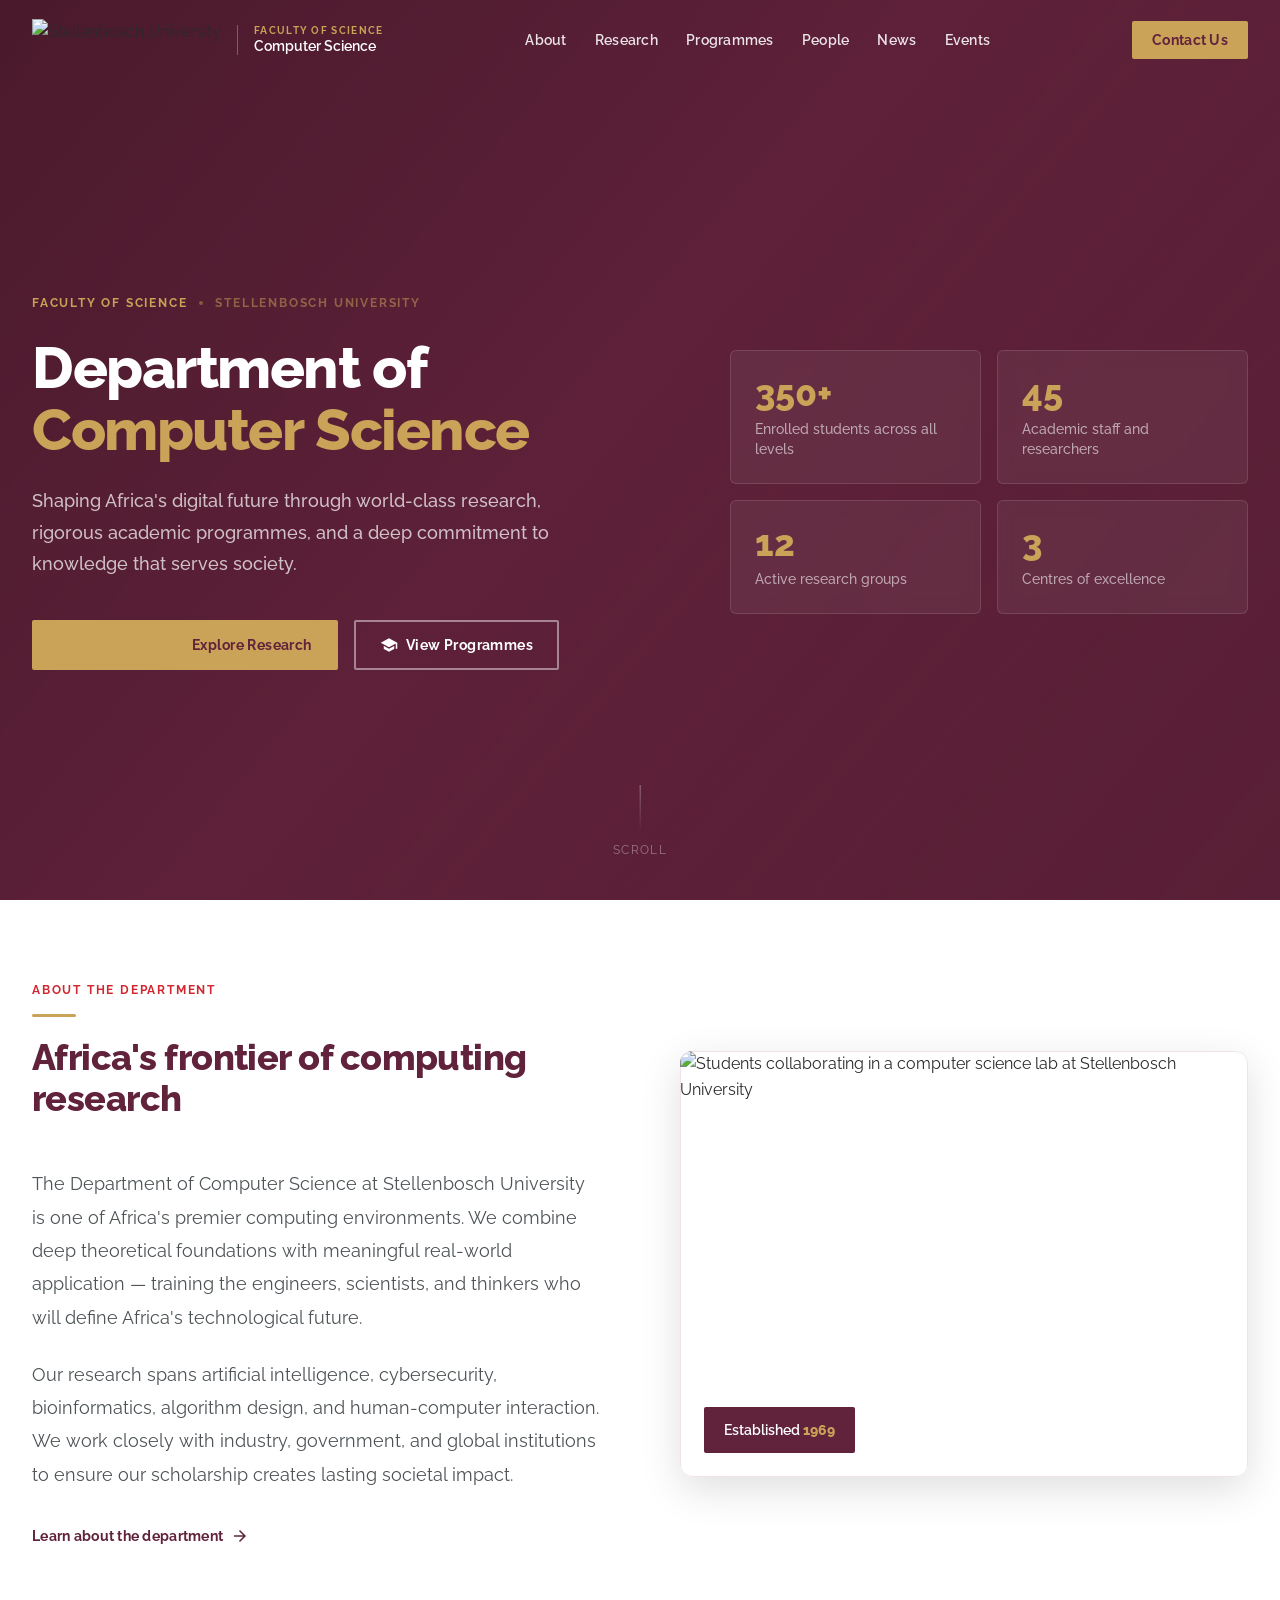
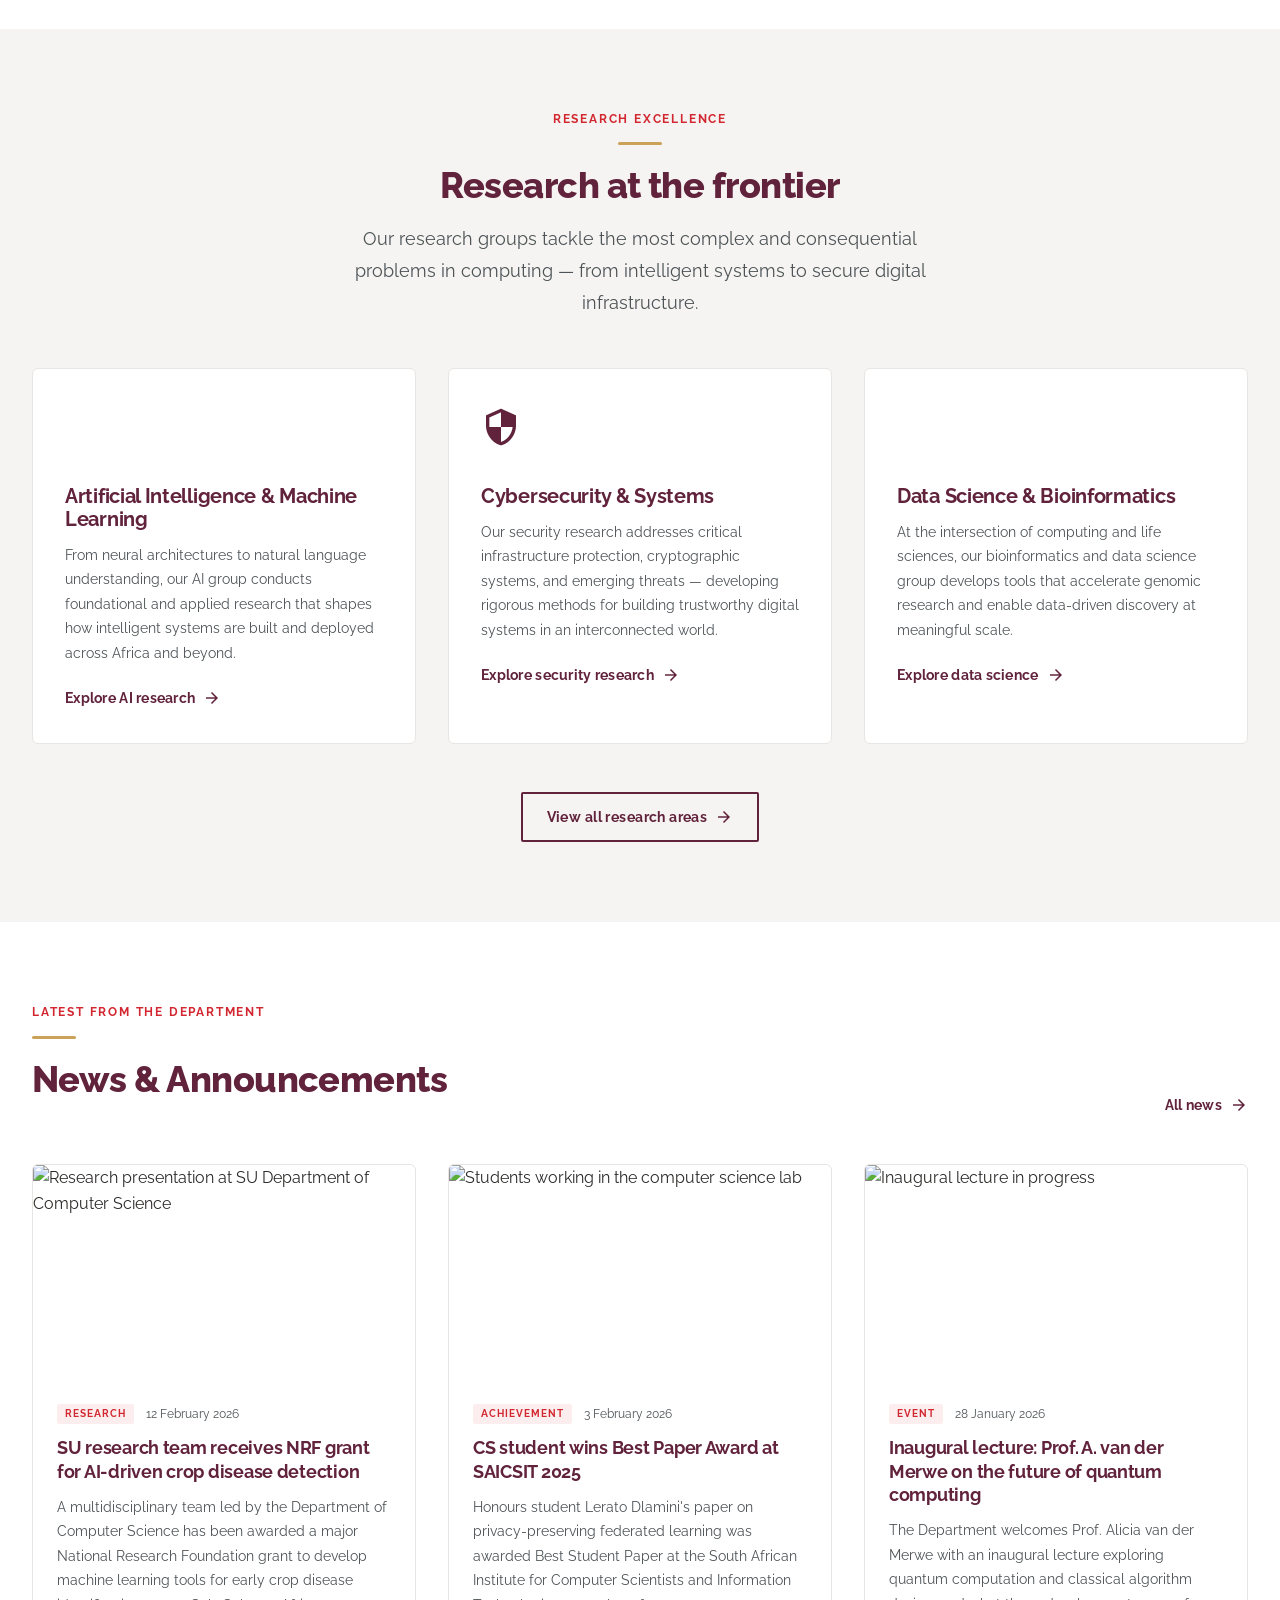
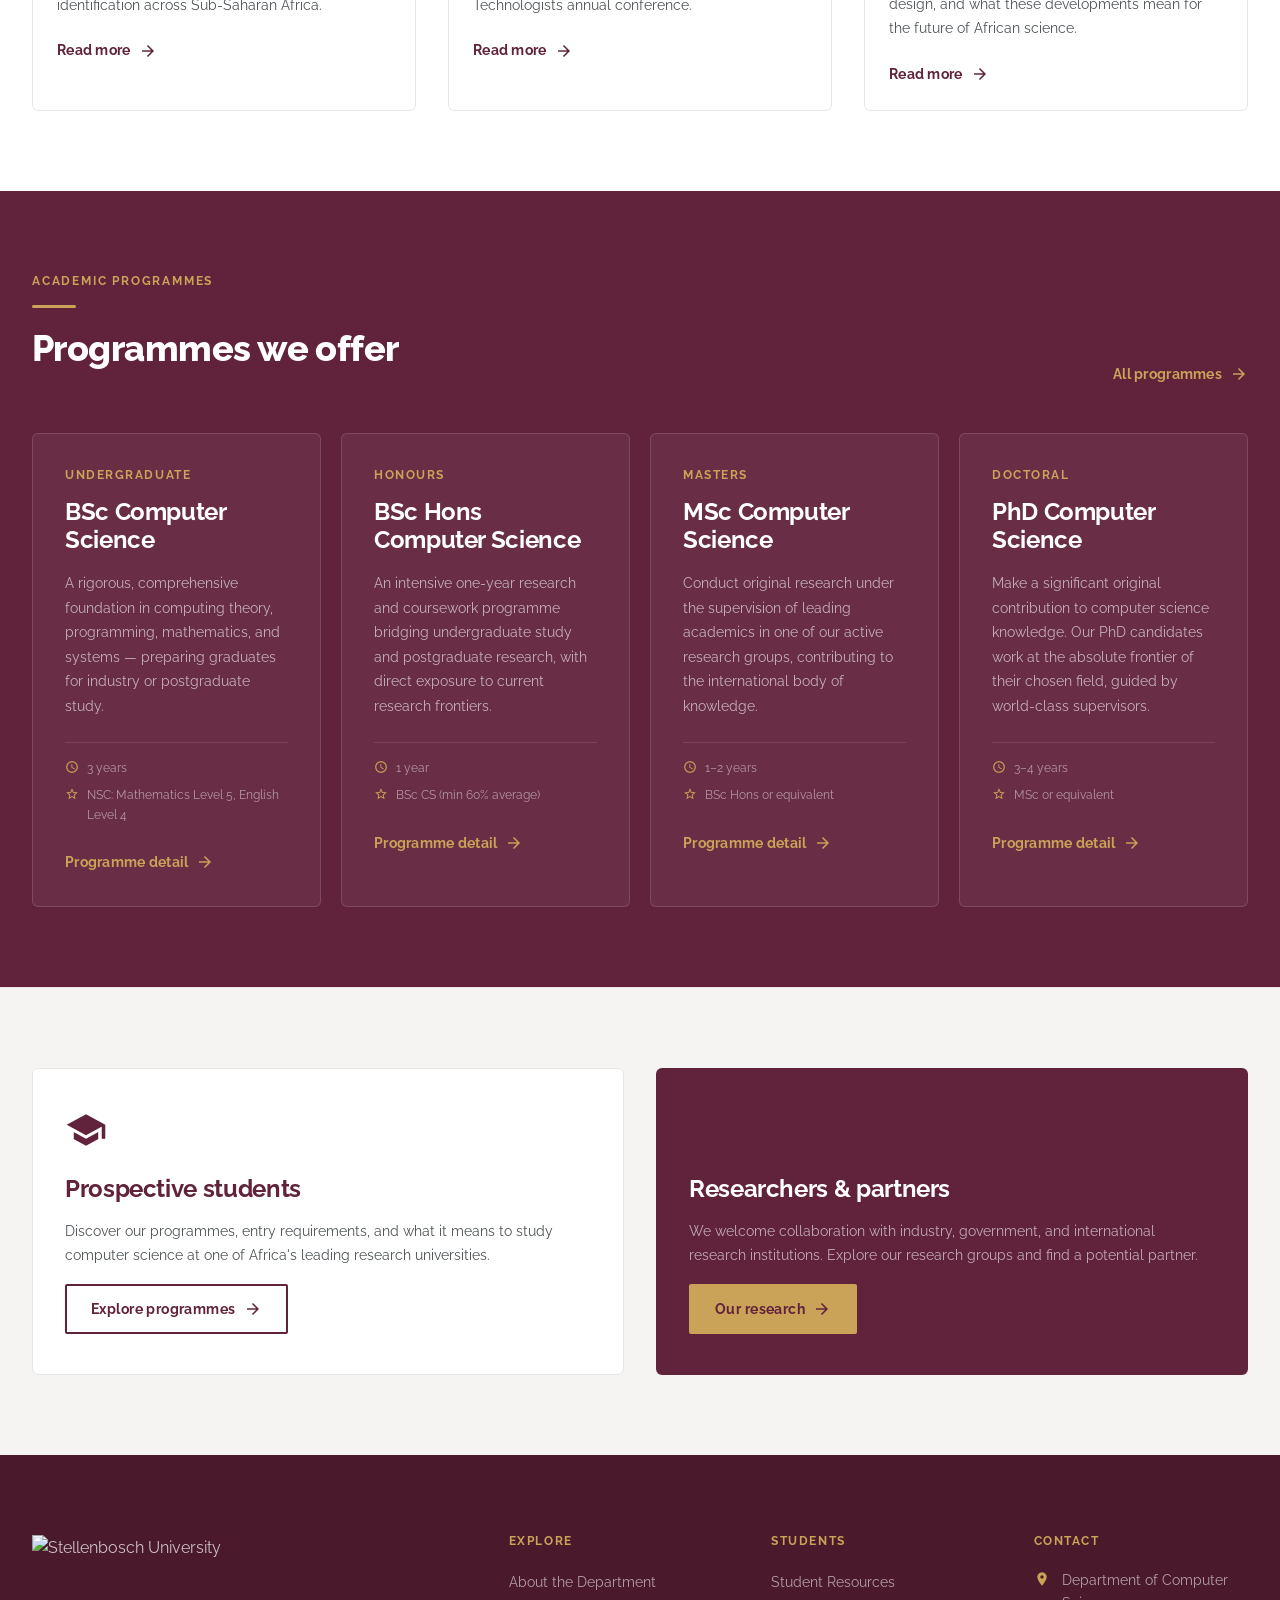
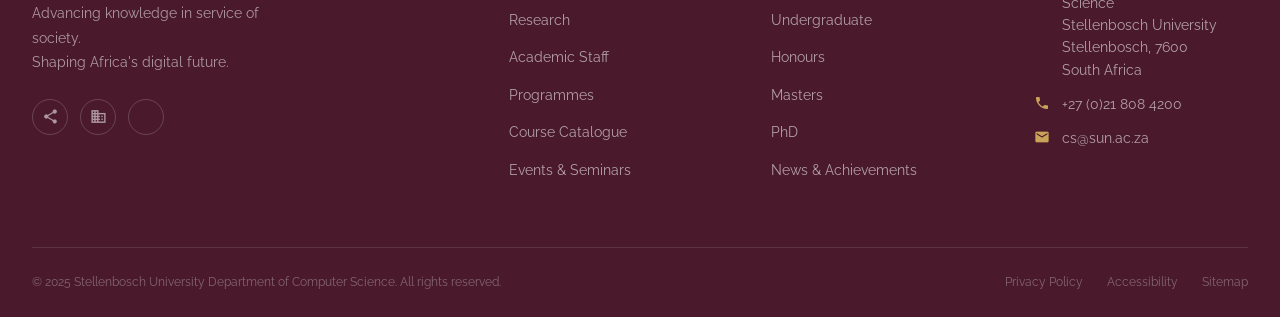
==== index.html @ 39bc3ef5 "Initial commit" ====
<!DOCTYPE html>
<html lang="en">
<head>
  <meta charset="UTF-8">
  <meta name="viewport" content="width=device-width, initial-scale=1.0">
  <meta name="description" content="Stellenbosch University Department of Computer Science — A leading research-intensive department shaping Africa's digital future through world-class research and rigorous academic programmes.">
  <meta name="theme-color" content="#61223b">

  <title>Department of Computer Science | Stellenbosch University</title>

  <!-- Google Fonts: Raleway (SU Raleway equivalent) -->
  <link rel="preconnect" href="https://fonts.googleapis.com">
  <link rel="preconnect" href="https://fonts.gstatic.com" crossorigin>
  <link href="https://fonts.googleapis.com/css2?family=Raleway:ital,wght@0,300;0,400;0,500;0,600;0,700;0,800;1,400&display=swap" rel="stylesheet">

  <!-- Google Material Icons -->
  <link rel="stylesheet" href="https://fonts.googleapis.com/icon?family=Material+Icons">

  <!-- Stylesheets: load order matters -->
  <link rel="stylesheet" href="css/main.css">
  <link rel="stylesheet" href="css/components.css">
  <link rel="stylesheet" href="css/home.css">
</head>
<body>

  <!-- Navigation injected by components.js -->
  <div id="nav-placeholder"></div>

  <main id="main-content">

    <!-- ====================================================
         1. HERO
         ==================================================== -->
    <section class="hero" aria-labelledby="hero-heading">

      <!-- Background photo -->
      <div class="hero__bg" role="img" aria-label="Computer science students at Stellenbosch University"></div>

      <!-- Maroon colour overlay -->
      <div class="hero__overlay" aria-hidden="true"></div>

      <!-- Forward Together pattern texture -->
      <div class="hero__pattern" aria-hidden="true"></div>

      <!-- S-graphic decorative element -->
      <img
        src="assets/S-graphic_unique_shape/RGB/SVG/S_Graphic_Grid_A4_RGB-03.svg"
        alt=""
        class="hero__s-graphic"
        aria-hidden="true"
      >

      <div class="hero__content">

        <!-- Left column: text + CTAs -->
        <div class="hero__text">
          <div class="hero__eyebrow" aria-hidden="true">
            <span class="hero__faculty-label">Faculty of Science</span>
            <span class="hero__faculty-dot"></span>
            <span class="hero__faculty-label" style="opacity:0.52">Stellenbosch University</span>
          </div>

          <h1 class="hero__title" id="hero-heading">
            Department of<br>
            <span>Computer Science</span>
          </h1>

          <p class="hero__tagline">
            Shaping Africa's digital future through world-class research, rigorous academic programmes, and a deep commitment to knowledge that serves society.
          </p>

          <div class="hero__actions">
            <a href="research.html" class="btn btn--primary">
              <span class="material-icons" aria-hidden="true">science</span>
              Explore Research
            </a>
            <a href="programmes.html" class="btn btn--secondary">
              <span class="material-icons" aria-hidden="true">school</span>
              View Programmes
            </a>
          </div>
        </div>

        <!-- Right column: department statistics -->
        <div class="hero__stats" role="region" aria-label="Department statistics">
          <div class="hero__stat">
            <div class="hero__stat-number" data-target="350" data-suffix="+">350+</div>
            <div class="hero__stat-label">Enrolled students across all levels</div>
          </div>
          <div class="hero__stat">
            <div class="hero__stat-number" data-target="45" data-suffix="">45</div>
            <div class="hero__stat-label">Academic staff and researchers</div>
          </div>
          <div class="hero__stat">
            <div class="hero__stat-number" data-target="12" data-suffix="">12</div>
            <div class="hero__stat-label">Active research groups</div>
          </div>
          <div class="hero__stat">
            <div class="hero__stat-number" data-target="3" data-suffix="">3</div>
            <div class="hero__stat-label">Centres of excellence</div>
          </div>
        </div>

      </div><!-- /hero__content -->

      <!-- Scroll indicator -->
      <div class="hero__scroll" aria-hidden="true">
        <div class="hero__scroll-line"></div>
        <span>Scroll</span>
      </div>

    </section><!-- /hero -->


    <!-- ====================================================
         2. DEPARTMENT OVERVIEW
         ==================================================== -->
    <section class="overview" id="about" aria-labelledby="overview-heading">
      <div class="container">
        <div class="overview__inner">

          <!-- Text -->
          <div>
            <div class="section-header reveal">
              <p class="section-label">About the Department</p>
              <hr class="section-rule">
              <h2 class="section-title" id="overview-heading">
                Africa's frontier of computing research
              </h2>
            </div>

            <p class="overview__body reveal reveal--delay-1">
              The Department of Computer Science at Stellenbosch University is one of Africa's premier computing environments. We combine deep theoretical foundations with meaningful real-world application — training the engineers, scientists, and thinkers who will define Africa's technological future.
            </p>

            <p class="overview__body reveal reveal--delay-2">
              Our research spans artificial intelligence, cybersecurity, bioinformatics, algorithm design, and human-computer interaction. We work closely with industry, government, and global institutions to ensure our scholarship creates lasting societal impact.
            </p>

            <div style="margin-top: 2rem;" class="reveal reveal--delay-3">
              <a href="about.html" class="link-arrow">
                Learn about the department
                <span class="material-icons" aria-hidden="true">arrow_forward</span>
              </a>
            </div>
          </div>

          <!-- Image -->
          <div class="overview__image-wrap reveal">
            <img
              src="assets/ScienceClassMaths/ScienceClassMaths-20.jpg"
              alt="Students collaborating in a computer science lab at Stellenbosch University"
              class="overview__image"
              loading="lazy"
            >
            <div class="overview__badge">Established <span>1969</span></div>
          </div>

        </div>
      </div>
    </section><!-- /overview -->


    <!-- ====================================================
         3. RESEARCH HIGHLIGHTS
         ==================================================== -->
    <section class="research-highlights" id="research" aria-labelledby="research-heading">
      <div class="container">

        <div class="section-header section-header--centered reveal">
          <p class="section-label">Research Excellence</p>
          <hr class="section-rule section-rule--centered">
          <h2 class="section-title" id="research-heading">Research at the frontier</h2>
          <p class="section-subtitle">
            Our research groups tackle the most complex and consequential problems in computing — from intelligent systems to secure digital infrastructure.
          </p>
        </div>

        <div class="grid-3">

          <article class="research-card reveal reveal--delay-1">
            <div class="research-card__icon">
              <span class="material-icons" aria-hidden="true" style="font-size:40px">psychology</span>
            </div>
            <h3 class="research-card__title">Artificial Intelligence &amp; Machine Learning</h3>
            <p class="research-card__desc">
              From neural architectures to natural language understanding, our AI group conducts foundational and applied research that shapes how intelligent systems are built and deployed across Africa and beyond.
            </p>
            <a href="research.html#ai" class="link-arrow">
              Explore AI research
              <span class="material-icons" aria-hidden="true">arrow_forward</span>
            </a>
          </article>

          <article class="research-card reveal reveal--delay-2">
            <div class="research-card__icon">
              <span class="material-icons" aria-hidden="true" style="font-size:40px">security</span>
            </div>
            <h3 class="research-card__title">Cybersecurity &amp; Systems</h3>
            <p class="research-card__desc">
              Our security research addresses critical infrastructure protection, cryptographic systems, and emerging threats — developing rigorous methods for building trustworthy digital systems in an interconnected world.
            </p>
            <a href="research.html#security" class="link-arrow">
              Explore security research
              <span class="material-icons" aria-hidden="true">arrow_forward</span>
            </a>
          </article>

          <article class="research-card reveal reveal--delay-3">
            <div class="research-card__icon">
              <span class="material-icons" aria-hidden="true" style="font-size:40px">biotech</span>
            </div>
            <h3 class="research-card__title">Data Science &amp; Bioinformatics</h3>
            <p class="research-card__desc">
              At the intersection of computing and life sciences, our bioinformatics and data science group develops tools that accelerate genomic research and enable data-driven discovery at meaningful scale.
            </p>
            <a href="research.html#bioinformatics" class="link-arrow">
              Explore data science
              <span class="material-icons" aria-hidden="true">arrow_forward</span>
            </a>
          </article>

        </div>

        <div class="research-highlights__footer reveal">
          <a href="research.html" class="btn btn--outline-maroon">
            View all research areas
            <span class="material-icons" aria-hidden="true">arrow_forward</span>
          </a>
        </div>

      </div>
    </section><!-- /research-highlights -->


    <!-- ====================================================
         4. LATEST NEWS
         ==================================================== -->
    <section class="news-section" id="news" aria-labelledby="news-heading">
      <div class="container">

        <div class="news-section__header reveal">
          <div class="section-header" style="margin-bottom:0">
            <p class="section-label">Latest from the Department</p>
            <hr class="section-rule">
            <h2 class="section-title" id="news-heading">News &amp; Announcements</h2>
          </div>
          <a href="news.html" class="link-arrow" style="flex-shrink:0">
            All news
            <span class="material-icons" aria-hidden="true">arrow_forward</span>
          </a>
        </div>

        <div class="news-section__cards">

          <article class="news-card reveal reveal--delay-1">
            <div class="news-card__image-wrap">
              <img
                src="assets/ScienceClassMaths/ScienceClassMaths-25.jpg"
                alt="Research presentation at SU Department of Computer Science"
                class="news-card__image"
                loading="lazy"
              >
            </div>
            <div class="news-card__body">
              <div class="news-card__meta">
                <span class="news-card__category">Research</span>
                <time class="news-card__date" datetime="2026-02-12">12 February 2026</time>
              </div>
              <h3 class="news-card__title">
                SU research team receives NRF grant for AI-driven crop disease detection
              </h3>
              <p class="news-card__excerpt">
                A multidisciplinary team led by the Department of Computer Science has been awarded a major National Research Foundation grant to develop machine learning tools for early crop disease identification across Sub-Saharan Africa.
              </p>
              <a href="news.html" class="link-arrow">
                Read more <span class="material-icons" aria-hidden="true">arrow_forward</span>
              </a>
            </div>
          </article>

          <article class="news-card reveal reveal--delay-2">
            <div class="news-card__image-wrap">
              <img
                src="assets/ScienceClassMaths/ScienceClassMaths-30.jpg"
                alt="Students working in the computer science lab"
                class="news-card__image"
                loading="lazy"
              >
            </div>
            <div class="news-card__body">
              <div class="news-card__meta">
                <span class="news-card__category">Achievement</span>
                <time class="news-card__date" datetime="2026-02-03">3 February 2026</time>
              </div>
              <h3 class="news-card__title">
                CS student wins Best Paper Award at SAICSIT 2025
              </h3>
              <p class="news-card__excerpt">
                Honours student Lerato Dlamini's paper on privacy-preserving federated learning was awarded Best Student Paper at the South African Institute for Computer Scientists and Information Technologists annual conference.
              </p>
              <a href="news.html" class="link-arrow">
                Read more <span class="material-icons" aria-hidden="true">arrow_forward</span>
              </a>
            </div>
          </article>

          <article class="news-card reveal reveal--delay-3">
            <div class="news-card__image-wrap">
              <img
                src="assets/ScienceClassMaths/ScienceClassMaths-40.jpg"
                alt="Inaugural lecture in progress"
                class="news-card__image"
                loading="lazy"
              >
            </div>
            <div class="news-card__body">
              <div class="news-card__meta">
                <span class="news-card__category">Event</span>
                <time class="news-card__date" datetime="2026-01-28">28 January 2026</time>
              </div>
              <h3 class="news-card__title">
                Inaugural lecture: Prof. A. van der Merwe on the future of quantum computing
              </h3>
              <p class="news-card__excerpt">
                The Department welcomes Prof. Alicia van der Merwe with an inaugural lecture exploring quantum computation and classical algorithm design, and what these developments mean for the future of African science.
              </p>
              <a href="news.html" class="link-arrow">
                Read more <span class="material-icons" aria-hidden="true">arrow_forward</span>
              </a>
            </div>
          </article>

        </div>
      </div>
    </section><!-- /news -->


    <!-- ====================================================
         5. FEATURED PROGRAMMES
         ==================================================== -->
    <section class="programmes-section" id="programmes" aria-labelledby="programmes-heading">

      <div class="programmes-section__pattern" aria-hidden="true"></div>

      <div class="container">

        <div class="programmes-section__header reveal">
          <div class="section-header" style="margin-bottom:0">
            <p class="section-label section-label--gold">Academic Programmes</p>
            <hr class="section-rule">
            <h2 class="section-title section-title--white" id="programmes-heading">
              Programmes we offer
            </h2>
          </div>
          <a href="programmes.html" class="link-arrow link-arrow--gold" style="flex-shrink:0">
            All programmes
            <span class="material-icons" aria-hidden="true">arrow_forward</span>
          </a>
        </div>

        <div class="programmes-section__cards">

          <a href="programmes.html#undergraduate" class="programme-card reveal reveal--delay-1">
            <div class="programme-card__level">Undergraduate</div>
            <h3 class="programme-card__name">BSc Computer Science</h3>
            <p class="programme-card__desc">
              A rigorous, comprehensive foundation in computing theory, programming, mathematics, and systems — preparing graduates for industry or postgraduate study.
            </p>
            <div class="programme-card__meta">
              <div class="programme-card__meta-item">
                <span class="material-icons" aria-hidden="true">schedule</span>
                <span>3 years</span>
              </div>
              <div class="programme-card__meta-item">
                <span class="material-icons" aria-hidden="true">star_border</span>
                <span>NSC: Mathematics Level 5, English Level 4</span>
              </div>
            </div>
            <span class="link-arrow link-arrow--gold">
              Programme detail
              <span class="material-icons" aria-hidden="true">arrow_forward</span>
            </span>
          </a>

          <a href="programmes.html#honours" class="programme-card reveal reveal--delay-2">
            <div class="programme-card__level">Honours</div>
            <h3 class="programme-card__name">BSc Hons Computer Science</h3>
            <p class="programme-card__desc">
              An intensive one-year research and coursework programme bridging undergraduate study and postgraduate research, with direct exposure to current research frontiers.
            </p>
            <div class="programme-card__meta">
              <div class="programme-card__meta-item">
                <span class="material-icons" aria-hidden="true">schedule</span>
                <span>1 year</span>
              </div>
              <div class="programme-card__meta-item">
                <span class="material-icons" aria-hidden="true">star_border</span>
                <span>BSc CS (min 60% average)</span>
              </div>
            </div>
            <span class="link-arrow link-arrow--gold">
              Programme detail
              <span class="material-icons" aria-hidden="true">arrow_forward</span>
            </span>
          </a>

          <a href="programmes.html#masters" class="programme-card reveal reveal--delay-3">
            <div class="programme-card__level">Masters</div>
            <h3 class="programme-card__name">MSc Computer Science</h3>
            <p class="programme-card__desc">
              Conduct original research under the supervision of leading academics in one of our active research groups, contributing to the international body of knowledge.
            </p>
            <div class="programme-card__meta">
              <div class="programme-card__meta-item">
                <span class="material-icons" aria-hidden="true">schedule</span>
                <span>1–2 years</span>
              </div>
              <div class="programme-card__meta-item">
                <span class="material-icons" aria-hidden="true">star_border</span>
                <span>BSc Hons or equivalent</span>
              </div>
            </div>
            <span class="link-arrow link-arrow--gold">
              Programme detail
              <span class="material-icons" aria-hidden="true">arrow_forward</span>
            </span>
          </a>

          <a href="programmes.html#phd" class="programme-card reveal reveal--delay-4">
            <div class="programme-card__level">Doctoral</div>
            <h3 class="programme-card__name">PhD Computer Science</h3>
            <p class="programme-card__desc">
              Make a significant original contribution to computer science knowledge. Our PhD candidates work at the absolute frontier of their chosen field, guided by world-class supervisors.
            </p>
            <div class="programme-card__meta">
              <div class="programme-card__meta-item">
                <span class="material-icons" aria-hidden="true">schedule</span>
                <span>3–4 years</span>
              </div>
              <div class="programme-card__meta-item">
                <span class="material-icons" aria-hidden="true">star_border</span>
                <span>MSc or equivalent</span>
              </div>
            </div>
            <span class="link-arrow link-arrow--gold">
              Programme detail
              <span class="material-icons" aria-hidden="true">arrow_forward</span>
            </span>
          </a>

        </div>
      </div>
    </section><!-- /programmes -->


    <!-- ====================================================
         6. CALL TO ACTION
         ==================================================== -->
    <section class="cta-section" aria-labelledby="cta-heading">
      <div class="container">
        <h2 id="cta-heading" class="sr-only">Get involved with the Department</h2>

        <div class="cta-section__inner">

          <div class="cta-block reveal">
            <span class="cta-block__icon material-icons" aria-hidden="true">school</span>
            <h3 class="cta-block__title">Prospective students</h3>
            <p class="cta-block__desc">
              Discover our programmes, entry requirements, and what it means to study computer science at one of Africa's leading research universities.
            </p>
            <a href="programmes.html" class="btn btn--outline-maroon" style="align-self:flex-start">
              Explore programmes
              <span class="material-icons" aria-hidden="true">arrow_forward</span>
            </a>
          </div>

          <div class="cta-block cta-block--maroon reveal reveal--delay-2">
            <span class="cta-block__icon material-icons" aria-hidden="true">hub</span>
            <h3 class="cta-block__title">Researchers &amp; partners</h3>
            <p class="cta-block__desc">
              We welcome collaboration with industry, government, and international research institutions. Explore our research groups and find a potential partner.
            </p>
            <a href="research.html" class="btn btn--primary" style="align-self:flex-start">
              Our research
              <span class="material-icons" aria-hidden="true">arrow_forward</span>
            </a>
          </div>

        </div>
      </div>
    </section><!-- /cta -->

  </main>

  <!-- Footer injected by components.js -->
  <div id="footer-placeholder"></div>

  <!-- Scripts: components → main → page-specific -->
  <script src="js/components.js"></script>
  <script src="js/main.js"></script>
  <script src="js/home.js"></script>

</body>
</html>
---- css/main.css ----
/* ==========================================================
   SU Computer Science — Global Styles
   main.css: CSS Custom Properties, Reset, Typography, Layout
   ========================================================== */

/* ----------------------------------------------------------
   1. CSS Custom Properties (Brand Tokens)
   ---------------------------------------------------------- */
:root {
  /* Primary Brand Colours */
  --maroon:       #61223b;
  --maroon-dark:  #4a1a2c;
  --maroon-light: #7a2e4f;
  --gold:         #caa258;
  --gold-light:   #d9b97a;

  /* Secondary / Faculty */
  --science-red:  #d22730;

  /* Neutrals */
  --black:       #2c2a29;
  --steel-grey:  #4d5356;
  --light-grey:  #f5f4f2;
  --mid-grey:    #e8e6e3;
  --border-grey: #d4d0cb;
  --white:       #ffffff;

  /* Typography */
  --font: 'Raleway', 'Trebuchet MS', sans-serif;

  /* Type scale */
  --text-xs:   0.75rem;
  --text-sm:   0.875rem;
  --text-base: 1rem;
  --text-lg:   1.125rem;
  --text-xl:   1.25rem;
  --text-2xl:  1.5rem;
  --text-3xl:  1.875rem;
  --text-4xl:  2.25rem;
  --text-5xl:  3rem;
  --text-6xl:  3.75rem;

  /* Font weights */
  --w-regular:   400;
  --w-medium:    500;
  --w-semibold:  600;
  --w-bold:      700;
  --w-extrabold: 800;

  /* Spacing scale */
  --sp-1:  0.25rem;
  --sp-2:  0.5rem;
  --sp-3:  0.75rem;
  --sp-4:  1rem;
  --sp-5:  1.25rem;
  --sp-6:  1.5rem;
  --sp-8:  2rem;
  --sp-10: 2.5rem;
  --sp-12: 3rem;
  --sp-16: 4rem;
  --sp-20: 5rem;
  --sp-24: 6rem;
  --sp-32: 8rem;

  /* Layout */
  --container-max: 1280px;
  --container-pad: 2rem;

  /* Borders */
  --radius-sm: 2px;
  --radius-md: 6px;
  --radius-lg: 12px;

  /* Shadows */
  --shadow-sm: 0 1px 4px rgba(0,0,0,0.07);
  --shadow-md: 0 4px 20px rgba(0,0,0,0.09);
  --shadow-lg: 0 12px 40px rgba(0,0,0,0.13);

  /* Transitions */
  --t-fast: 150ms ease;
  --t-base: 260ms ease;
  --t-slow: 400ms ease;

  /* Nav */
  --nav-h: 80px;
}

/* ----------------------------------------------------------
   2. Reset & Base
   ---------------------------------------------------------- */
*, *::before, *::after {
  box-sizing: border-box;
  margin: 0;
  padding: 0;
}

html {
  scroll-behavior: smooth;
  font-size: 16px;
  -webkit-text-size-adjust: 100%;
}

body {
  font-family: var(--font);
  font-weight: var(--w-regular);
  color: var(--black);
  background: var(--white);
  line-height: 1.6;
  overflow-x: hidden;
}

img, svg { display: block; max-width: 100%; }
a        { color: inherit; text-decoration: none; }
ul, ol   { list-style: none; }
button   { cursor: pointer; border: none; background: none; font-family: inherit; }

/* ----------------------------------------------------------
   3. Typography
   ---------------------------------------------------------- */
h1, h2, h3, h4, h5, h6 {
  font-family: var(--font);
  font-weight: var(--w-bold);
  color: var(--maroon);
  line-height: 1.15;
  letter-spacing: -0.015em;
}

h1 { font-size: var(--text-5xl); font-weight: var(--w-extrabold); }
h2 { font-size: var(--text-4xl); }
h3 { font-size: var(--text-2xl); }
h4 { font-size: var(--text-xl);   font-weight: var(--w-semibold); }
h5 { font-size: var(--text-lg);   font-weight: var(--w-semibold); }
h6 { font-size: var(--text-base); font-weight: var(--w-semibold); }

p {
  font-size: var(--text-base);
  color: var(--black);
  line-height: 1.8;
  max-width: 70ch;
}

/* ----------------------------------------------------------
   4. Layout Utilities
   ---------------------------------------------------------- */
.container {
  width: 100%;
  max-width: var(--container-max);
  margin: 0 auto;
  padding: 0 var(--container-pad);
}

.section    { padding: var(--sp-20) 0; }
.section--lg { padding: var(--sp-32) 0; }
.section--sm { padding: var(--sp-12) 0; }

/* Accessibility */
.sr-only {
  position: absolute;
  width: 1px; height: 1px;
  padding: 0; margin: -1px;
  overflow: hidden;
  clip: rect(0,0,0,0);
  white-space: nowrap;
  border-width: 0;
}

/* ----------------------------------------------------------
   5. Responsive Breakpoints
   ---------------------------------------------------------- */
@media (max-width: 1024px) {
  :root { --text-5xl: 2.625rem; }
}

@media (max-width: 768px) {
  :root {
    --text-4xl:      1.875rem;
    --text-5xl:      2.125rem;
    --container-pad: 1.25rem;
    --nav-h:         68px;
  }
  h1 { font-size: var(--text-4xl); }
  h2 { font-size: var(--text-3xl); }
}

@media (max-width: 480px) {
  :root {
    --text-3xl: 1.5rem;
    --text-4xl: 1.625rem;
  }
}
---- css/components.css ----
/* ==========================================================
   SU Computer Science — Shared Components
   components.css: Navbar, Footer, Buttons, Cards, Badges,
                   Section Headers, Grid Layouts
   ========================================================== */

/* ----------------------------------------------------------
   NAVBAR
   ---------------------------------------------------------- */
.navbar {
  position: fixed;
  top: 0; left: 0; right: 0;
  z-index: 1000;
  height: var(--nav-h);
  display: flex;
  align-items: center;
  transition: background-color var(--t-base), box-shadow var(--t-base);
}

/* Transparent state — sits over hero */
.navbar--transparent { background-color: transparent; }

/* Solid state — after scroll */
.navbar--solid {
  background-color: var(--white);
  box-shadow: var(--shadow-md);
}

.navbar__inner {
  width: 100%;
  max-width: var(--container-max);
  margin: 0 auto;
  padding: 0 var(--container-pad);
  display: flex;
  align-items: center;
  justify-content: space-between;
  gap: var(--sp-8);
}

/* Brand: logo + divider + dept name */
.navbar__brand {
  display: flex;
  align-items: center;
  gap: var(--sp-4);
  flex-shrink: 0;
}

.navbar__logo       { height: 42px; width: auto; }
.navbar__logo--light { display: block; }
.navbar__logo--dark  { display: none;  }

.navbar--solid .navbar__logo--light { display: none;  }
.navbar--solid .navbar__logo--dark  { display: block; }

.navbar__divider {
  width: 1px;
  height: 30px;
  background-color: rgba(255,255,255,0.28);
  flex-shrink: 0;
  transition: background-color var(--t-base);
}

.navbar--solid .navbar__divider { background-color: var(--mid-grey); }

.navbar__dept       { display: flex; flex-direction: column; line-height: 1.25; }

.navbar__faculty {
  font-size: 10px;
  font-weight: var(--w-bold);
  letter-spacing: 0.13em;
  text-transform: uppercase;
  color: var(--gold);
  transition: color var(--t-base);
}

.navbar--solid .navbar__faculty { color: var(--maroon); }

.navbar__deptname {
  font-size: var(--text-sm);
  font-weight: var(--w-semibold);
  color: var(--white);
  transition: color var(--t-base);
}

.navbar--solid .navbar__deptname { color: var(--maroon); }

/* Desktop links */
.navbar__nav {
  display: flex;
  align-items: center;
  gap: var(--sp-1);
}

.navbar__link {
  font-size: var(--text-sm);
  font-weight: var(--w-semibold);
  color: rgba(255,255,255,0.88);
  padding: var(--sp-2) var(--sp-3);
  border-radius: var(--radius-sm);
  letter-spacing: 0.02em;
  transition: color var(--t-fast), background-color var(--t-fast);
}

.navbar__link:hover              { color: var(--gold); }
.navbar--solid .navbar__link     { color: var(--steel-grey); }
.navbar--solid .navbar__link:hover {
  color: var(--maroon);
  background-color: var(--light-grey);
}

/* Nav CTA button */
.navbar__cta {
  font-size: var(--text-sm);
  font-weight: var(--w-bold);
  color: var(--maroon);
  background-color: var(--gold);
  padding: var(--sp-2) var(--sp-5);
  border-radius: var(--radius-sm);
  letter-spacing: 0.02em;
  white-space: nowrap;
  transition: background-color var(--t-fast), transform var(--t-fast);
}

.navbar__cta:hover               { background-color: var(--gold-light); transform: translateY(-1px); }
.navbar--solid .navbar__cta      { background-color: var(--maroon); color: var(--white); }
.navbar--solid .navbar__cta:hover { background-color: var(--maroon-dark); }

/* Hamburger */
.navbar__hamburger {
  display: none;
  flex-direction: column;
  gap: 5px;
  padding: var(--sp-2);
}

.navbar__hamburger span {
  display: block;
  width: 24px; height: 2px;
  background-color: var(--white);
  border-radius: 2px;
  transition: all var(--t-base);
}

.navbar--solid .navbar__hamburger span     { background-color: var(--maroon); }
.navbar__hamburger.is-open span:nth-child(1) { transform: translateY(7px) rotate(45deg); }
.navbar__hamburger.is-open span:nth-child(2) { opacity: 0; }
.navbar__hamburger.is-open span:nth-child(3) { transform: translateY(-7px) rotate(-45deg); }

/* Mobile menu */
.navbar__mobile-menu {
  display: none;
  position: fixed;
  top: var(--nav-h);
  left: 0; right: 0;
  background-color: var(--maroon-dark);
  padding: var(--sp-6) var(--container-pad);
  flex-direction: column;
  gap: var(--sp-1);
  box-shadow: var(--shadow-lg);
}

.navbar__mobile-menu.is-open { display: flex; }

.navbar__mobile-link {
  font-size: var(--text-base);
  font-weight: var(--w-semibold);
  color: rgba(255,255,255,0.82);
  padding: var(--sp-3) 0;
  border-bottom: 1px solid rgba(255,255,255,0.08);
  transition: color var(--t-fast);
}

.navbar__mobile-link:hover { color: var(--gold); }

.navbar__mobile-cta {
  margin-top: var(--sp-4);
  font-size: var(--text-base);
  font-weight: var(--w-bold);
  color: var(--maroon);
  background-color: var(--gold);
  padding: var(--sp-3) var(--sp-5);
  text-align: center;
  border-radius: var(--radius-sm);
}

/* Responsive nav */
@media (max-width: 960px) {
  .navbar__nav, .navbar__cta { display: none; }
  .navbar__hamburger          { display: flex; }
}

@media (max-width: 560px) {
  .navbar__dept, .navbar__divider { display: none; }
}

/* ----------------------------------------------------------
   SECTION HEADERS
   ---------------------------------------------------------- */
.section-header          { margin-bottom: var(--sp-12); }
.section-header--centered {
  text-align: center;
  display: flex;
  flex-direction: column;
  align-items: center;
}

.section-label {
  font-size: var(--text-xs);
  font-weight: var(--w-bold);
  letter-spacing: 0.15em;
  text-transform: uppercase;
  color: var(--science-red);
  margin-bottom: var(--sp-3);
}

.section-label--gold  { color: var(--gold); }
.section-label--white { color: rgba(255,255,255,0.55); }

.section-title       { font-size: var(--text-4xl); font-weight: var(--w-extrabold); color: var(--maroon); margin-bottom: var(--sp-4); }
.section-title--white { color: var(--white); }

.section-subtitle       { font-size: var(--text-lg); color: var(--steel-grey); font-weight: var(--w-regular); max-width: 58ch; }
.section-subtitle--white { color: rgba(255,255,255,0.7); }

.section-rule {
  width: 44px; height: 3px;
  background-color: var(--gold);
  margin-bottom: var(--sp-5);
  border: none;
  border-radius: 2px;
}

.section-rule--centered { margin-left: auto; margin-right: auto; }

/* ----------------------------------------------------------
   BUTTONS
   ---------------------------------------------------------- */
.btn {
  display: inline-flex;
  align-items: center;
  gap: var(--sp-2);
  font-family: var(--font);
  font-weight: var(--w-bold);
  font-size: var(--text-sm);
  letter-spacing: 0.03em;
  padding: 0.75rem 1.5rem;
  border-radius: var(--radius-sm);
  transition: all var(--t-base);
  cursor: pointer;
  white-space: nowrap;
  border: 2px solid transparent;
}

.btn .material-icons { font-size: 18px; }

.btn--primary {
  background-color: var(--gold);
  color: var(--maroon);
}
.btn--primary:hover {
  background-color: var(--gold-light);
  transform: translateY(-2px);
  box-shadow: 0 4px 14px rgba(202,162,88,0.4);
}

.btn--secondary {
  background-color: transparent;
  color: var(--white);
  border-color: rgba(255,255,255,0.45);
}
.btn--secondary:hover {
  border-color: var(--gold);
  color: var(--gold);
  transform: translateY(-2px);
}

.btn--outline-maroon {
  background-color: transparent;
  color: var(--maroon);
  border-color: var(--maroon);
}
.btn--outline-maroon:hover {
  background-color: var(--maroon);
  color: var(--white);
  transform: translateY(-2px);
}

.btn--maroon {
  background-color: var(--maroon);
  color: var(--white);
}
.btn--maroon:hover {
  background-color: var(--maroon-dark);
  transform: translateY(-2px);
  box-shadow: 0 4px 14px rgba(97,34,59,0.35);
}

/* Link with arrow */
.link-arrow {
  display: inline-flex;
  align-items: center;
  gap: var(--sp-2);
  font-size: var(--text-sm);
  font-weight: var(--w-bold);
  color: var(--maroon);
  letter-spacing: 0.02em;
  transition: gap var(--t-fast), color var(--t-fast);
}

.link-arrow .material-icons     { font-size: 18px; transition: transform var(--t-fast); }
.link-arrow:hover                { gap: var(--sp-3); color: var(--science-red); }
.link-arrow:hover .material-icons { transform: translateX(3px); }
.link-arrow--gold                { color: var(--gold); }
.link-arrow--gold:hover          { color: var(--gold-light); }

/* ----------------------------------------------------------
   RESEARCH CARDS
   ---------------------------------------------------------- */
.research-card {
  background-color: var(--white);
  border: 1px solid var(--mid-grey);
  border-radius: var(--radius-md);
  padding: var(--sp-8);
  transition: all var(--t-base);
  position: relative;
  overflow: hidden;
}

/* Top accent bar that slides in on hover */
.research-card::before {
  content: '';
  position: absolute;
  top: 0; left: 0; right: 0;
  height: 3px;
  background-color: var(--science-red);
  transform: scaleX(0);
  transform-origin: left;
  transition: transform var(--t-base);
}

.research-card:hover {
  transform: translateY(-5px);
  box-shadow: var(--shadow-lg);
  border-color: transparent;
}

.research-card:hover::before { transform: scaleX(1); }

.research-card__icon  { font-size: 40px; color: var(--maroon); margin-bottom: var(--sp-5); }
.research-card__title { font-size: var(--text-xl); font-weight: var(--w-bold); color: var(--maroon); margin-bottom: var(--sp-3); }
.research-card__desc  { font-size: var(--text-sm); color: var(--steel-grey); line-height: 1.75; margin-bottom: var(--sp-5); max-width: none; }

/* ----------------------------------------------------------
   PROGRAMME CARDS
   ---------------------------------------------------------- */
.programme-card {
  display: block;
  background-color: rgba(255,255,255,0.05);
  border: 1px solid rgba(255,255,255,0.14);
  border-radius: var(--radius-md);
  padding: var(--sp-8);
  transition: all var(--t-base);
}

.programme-card:hover {
  background-color: rgba(255,255,255,0.1);
  border-color: var(--gold);
  transform: translateY(-5px);
  box-shadow: 0 12px 36px rgba(0,0,0,0.25);
}

.programme-card__level {
  font-size: var(--text-xs);
  font-weight: var(--w-bold);
  letter-spacing: 0.13em;
  text-transform: uppercase;
  color: var(--gold);
  margin-bottom: var(--sp-3);
}

.programme-card__name {
  font-size: var(--text-2xl);
  font-weight: var(--w-bold);
  color: var(--white);
  line-height: 1.2;
  margin-bottom: var(--sp-4);
}

.programme-card__desc {
  font-size: var(--text-sm);
  color: rgba(255,255,255,0.62);
  line-height: 1.75;
  margin-bottom: var(--sp-6);
  max-width: none;
}

.programme-card__meta {
  display: flex;
  flex-direction: column;
  gap: var(--sp-2);
  padding-top: var(--sp-4);
  margin-bottom: var(--sp-6);
  border-top: 1px solid rgba(255,255,255,0.1);
}

.programme-card__meta-item {
  display: flex;
  align-items: flex-start;
  gap: var(--sp-2);
  font-size: var(--text-xs);
  color: rgba(255,255,255,0.5);
}

.programme-card__meta-item .material-icons { font-size: 14px; color: var(--gold); flex-shrink: 0; margin-top: 1px; }

/* ----------------------------------------------------------
   NEWS CARDS
   ---------------------------------------------------------- */
.news-card {
  background-color: var(--white);
  border: 1px solid var(--mid-grey);
  border-radius: var(--radius-md);
  overflow: hidden;
  transition: all var(--t-base);
}

.news-card:hover {
  transform: translateY(-5px);
  box-shadow: var(--shadow-lg);
  border-color: transparent;
}

.news-card__image-wrap { aspect-ratio: 16/9; overflow: hidden; }

.news-card__image {
  width: 100%; height: 100%;
  object-fit: cover;
  transition: transform var(--t-slow);
}

.news-card:hover .news-card__image { transform: scale(1.05); }

.news-card__body { padding: var(--sp-6); }

.news-card__meta {
  display: flex;
  align-items: center;
  gap: var(--sp-3);
  margin-bottom: var(--sp-3);
}

.news-card__category {
  font-size: 10px;
  font-weight: var(--w-bold);
  letter-spacing: 0.1em;
  text-transform: uppercase;
  color: var(--science-red);
  background-color: rgba(210,39,48,0.08);
  padding: 2px var(--sp-2);
  border-radius: 2px;
}

.news-card__date    { font-size: var(--text-xs); color: var(--steel-grey); }
.news-card__title   { font-size: var(--text-lg); font-weight: var(--w-bold); color: var(--maroon); line-height: 1.3; margin-bottom: var(--sp-3); }
.news-card__excerpt { font-size: var(--text-sm); color: var(--steel-grey); line-height: 1.75; margin-bottom: var(--sp-5); max-width: none; }

/* ----------------------------------------------------------
   CTA BLOCKS
   ---------------------------------------------------------- */
.cta-block {
  background-color: var(--white);
  border: 1px solid var(--mid-grey);
  border-radius: var(--radius-md);
  padding: var(--sp-10) var(--sp-8);
  display: flex;
  flex-direction: column;
  gap: var(--sp-4);
  transition: all var(--t-base);
}

.cta-block:hover {
  box-shadow: var(--shadow-lg);
  transform: translateY(-3px);
  border-color: transparent;
}

.cta-block--maroon {
  background-color: var(--maroon);
  border-color: transparent;
}

.cta-block__icon             { font-size: 42px; color: var(--maroon); margin-bottom: var(--sp-2); }
.cta-block--maroon .cta-block__icon { color: var(--gold); }

.cta-block__title            { font-size: var(--text-2xl); font-weight: var(--w-bold); color: var(--maroon); }
.cta-block--maroon .cta-block__title { color: var(--white); }

.cta-block__desc             { font-size: var(--text-sm); color: var(--steel-grey); line-height: 1.75; flex-grow: 1; max-width: none; }
.cta-block--maroon .cta-block__desc  { color: rgba(255,255,255,0.62); }

/* ----------------------------------------------------------
   GRID LAYOUTS
   ---------------------------------------------------------- */
.grid-3 { display: grid; grid-template-columns: repeat(3, 1fr); gap: var(--sp-8); }
.grid-4 { display: grid; grid-template-columns: repeat(4, 1fr); gap: var(--sp-6); }

@media (max-width: 1024px) { .grid-4 { grid-template-columns: repeat(2, 1fr); } }
@media (max-width: 900px)  { .grid-3 { grid-template-columns: repeat(2, 1fr); } }
@media (max-width: 640px)  { .grid-3, .grid-4 { grid-template-columns: 1fr; } }

/* ----------------------------------------------------------
   FOOTER
   ---------------------------------------------------------- */
.footer {
  background-color: var(--maroon-dark);
  color: rgba(255,255,255,0.72);
  padding: var(--sp-20) 0 0;
}

.footer__inner {
  display: grid;
  grid-template-columns: 2fr 1fr 1fr 1fr;
  gap: var(--sp-12);
  padding-bottom: var(--sp-16);
  border-bottom: 1px solid rgba(255,255,255,0.1);
}

.footer__logo    { height: 46px; width: auto; margin-bottom: var(--sp-5); }
.footer__tagline { font-size: var(--text-sm); color: rgba(255,255,255,0.55); line-height: 1.75; margin-bottom: var(--sp-6); max-width: 28ch; }

.footer__social      { display: flex; gap: var(--sp-3); }
.footer__social-link {
  display: flex; align-items: center; justify-content: center;
  width: 36px; height: 36px;
  border-radius: 50%;
  border: 1px solid rgba(255,255,255,0.18);
  color: rgba(255,255,255,0.55);
  transition: all var(--t-fast);
}
.footer__social-link:hover { border-color: var(--gold); color: var(--gold); }

.footer__col-title {
  font-size: var(--text-xs);
  font-weight: var(--w-bold);
  letter-spacing: 0.13em;
  text-transform: uppercase;
  color: var(--gold);
  margin-bottom: var(--sp-5);
}

.footer__links  { display: flex; flex-direction: column; gap: var(--sp-3); }
.footer__link   { font-size: var(--text-sm); color: rgba(255,255,255,0.58); transition: color var(--t-fast); }
.footer__link:hover { color: var(--white); }

.footer__contact-item {
  display: flex; align-items: flex-start; gap: var(--sp-3);
  font-size: var(--text-sm); color: rgba(255,255,255,0.58);
  margin-bottom: var(--sp-3);
}
.footer__contact-item .material-icons { font-size: 16px; color: var(--gold); flex-shrink: 0; margin-top: 2px; }

.footer__bottom {
  display: flex; align-items: center; justify-content: space-between;
  padding: var(--sp-6) 0;
  gap: var(--sp-6);
}

.footer__copyright    { font-size: var(--text-xs); color: rgba(255,255,255,0.32); }
.footer__bottom-links { display: flex; gap: var(--sp-6); }
.footer__bottom-link  { font-size: var(--text-xs); color: rgba(255,255,255,0.32); transition: color var(--t-fast); }
.footer__bottom-link:hover { color: rgba(255,255,255,0.62); }

/* Footer responsive */
@media (max-width: 1024px) {
  .footer__inner {
    grid-template-columns: 1fr 1fr;
    gap: var(--sp-10);
  }
  .footer__brand { grid-column: 1 / -1; }
}

@media (max-width: 600px) {
  .footer__inner           { grid-template-columns: 1fr; }
  .footer__bottom          { flex-direction: column; align-items: flex-start; gap: var(--sp-3); }
  .footer__bottom-links    { flex-wrap: wrap; gap: var(--sp-4); }
}

/* ----------------------------------------------------------
   REVEAL (scroll animation)
   ---------------------------------------------------------- */
.reveal {
  opacity: 0;
  transform: translateY(22px);
  transition: opacity 0.65s ease, transform 0.65s ease;
}

.reveal.is-visible          { opacity: 1; transform: translateY(0); }
.reveal--delay-1            { transition-delay: 0.1s; }
.reveal--delay-2            { transition-delay: 0.2s; }
.reveal--delay-3            { transition-delay: 0.3s; }
.reveal--delay-4            { transition-delay: 0.4s; }
---- css/home.css ----
/* ==========================================================
   SU Computer Science — Home Page Styles
   home.css: Page-specific styles for index.html
   ========================================================== */

/* ----------------------------------------------------------
   HERO
   ---------------------------------------------------------- */
.hero {
  position: relative;
  min-height: 100vh;
  display: flex;
  align-items: center;
  overflow: hidden;
  background-color: var(--maroon-dark);
}

/* Photo background */
.hero__bg {
  position: absolute;
  inset: 0;
  background-image: url('../assets/ScienceClassMaths/ScienceClassMaths-14.jpg');
  background-size: cover;
  background-position: center top;
  transform: scale(1.06);
  transition: transform 8s ease-out;
  will-change: transform;
}

.hero__bg.is-loaded { transform: scale(1); }

/* Maroon colour overlay */
.hero__overlay {
  position: absolute;
  inset: 0;
  background: linear-gradient(
    130deg,
    rgba(74,26,44,0.93) 0%,
    rgba(97,34,59,0.84) 45%,
    rgba(97,34,59,0.68) 100%
  );
}

/* Pattern texture */
.hero__pattern {
  position: absolute;
  inset: 0;
  background-image: url('../assets/Forward_together_pattern/RGB/SVG/Pattern_large_RGB-01.svg');
  background-size: 560px;
  opacity: 0.035;
  pointer-events: none;
}

/* S-graphic decorative element — bottom right */
.hero__s-graphic {
  position: absolute;
  right: -4%;
  bottom: -8%;
  width: 52%;
  max-width: 680px;
  opacity: 0.055;
  pointer-events: none;
}

/* Content grid */
.hero__content {
  position: relative;
  z-index: 2;
  width: 100%;
  max-width: var(--container-max);
  margin: 0 auto;
  padding: calc(var(--nav-h) + var(--sp-20)) var(--container-pad) var(--sp-24);
  display: grid;
  grid-template-columns: 1.1fr 0.9fr;
  gap: var(--sp-16);
  align-items: center;
}

/* Left: headline + CTAs */
.hero__eyebrow {
  display: flex;
  align-items: center;
  gap: var(--sp-3);
  margin-bottom: var(--sp-6);
}

.hero__faculty-label {
  font-size: var(--text-xs);
  font-weight: var(--w-bold);
  letter-spacing: 0.15em;
  text-transform: uppercase;
  color: var(--gold);
}

.hero__faculty-dot {
  width: 4px; height: 4px;
  border-radius: 50%;
  background-color: var(--gold);
  opacity: 0.45;
  flex-shrink: 0;
}

.hero__title {
  font-size: clamp(2.5rem, 4.5vw, 4rem);
  font-weight: var(--w-extrabold);
  color: var(--white);
  line-height: 1.08;
  letter-spacing: -0.025em;
  margin-bottom: var(--sp-6);
}

.hero__title span { color: var(--gold); }

.hero__tagline {
  font-size: var(--text-lg);
  color: rgba(255,255,255,0.72);
  line-height: 1.75;
  font-weight: var(--w-medium);
  max-width: 48ch;
  margin-bottom: var(--sp-10);
}

.hero__actions {
  display: flex;
  gap: var(--sp-4);
  flex-wrap: wrap;
}

/* Right: stat boxes */
.hero__stats {
  display: grid;
  grid-template-columns: 1fr 1fr;
  gap: var(--sp-4);
}

.hero__stat {
  background-color: rgba(255,255,255,0.06);
  border: 1px solid rgba(255,255,255,0.12);
  border-radius: var(--radius-md);
  padding: var(--sp-6);
  backdrop-filter: blur(8px);
  transition: background-color var(--t-base);
}

.hero__stat:hover { background-color: rgba(255,255,255,0.1); }

.hero__stat-number {
  font-size: var(--text-4xl);
  font-weight: var(--w-extrabold);
  color: var(--gold);
  line-height: 1;
  margin-bottom: var(--sp-2);
}

.hero__stat-label {
  font-size: var(--text-sm);
  color: rgba(255,255,255,0.58);
  font-weight: var(--w-medium);
  line-height: 1.45;
}

/* Scroll indicator */
.hero__scroll {
  position: absolute;
  bottom: var(--sp-10);
  left: 50%;
  transform: translateX(-50%);
  display: flex;
  flex-direction: column;
  align-items: center;
  gap: var(--sp-2);
  color: rgba(255,255,255,0.38);
  font-size: var(--text-xs);
  letter-spacing: 0.12em;
  text-transform: uppercase;
  z-index: 2;
  animation: heroScrollFade 1.2s ease 2s both;
}

.hero__scroll-line {
  width: 1px;
  height: 48px;
  background: linear-gradient(to bottom, rgba(255,255,255,0.4), transparent);
  animation: heroScrollPulse 2.2s ease infinite;
}

@keyframes heroScrollPulse {
  0%, 100% { opacity: 0.38; transform: scaleY(1); }
  50%       { opacity: 0.75; transform: scaleY(0.65); }
}

@keyframes heroScrollFade {
  from { opacity: 0; transform: translateX(-50%) translateY(10px); }
  to   { opacity: 1; transform: translateX(-50%) translateY(0); }
}

/* Hero responsive */
@media (max-width: 960px) {
  .hero__content {
    grid-template-columns: 1fr;
    gap: var(--sp-12);
    padding-top: calc(var(--nav-h) + var(--sp-16));
  }
  .hero__stats         { grid-template-columns: repeat(4, 1fr); }
  .hero__s-graphic     { width: 75%; opacity: 0.04; }
}

@media (max-width: 700px) {
  .hero__stats { grid-template-columns: repeat(2, 1fr); }
}

@media (max-width: 500px) {
  .hero__actions        { flex-direction: column; align-items: flex-start; }
  .hero__tagline        { font-size: var(--text-base); }
}

/* ----------------------------------------------------------
   DEPARTMENT OVERVIEW
   ---------------------------------------------------------- */
.overview { padding: var(--sp-20) 0; background-color: var(--white); }

.overview__inner {
  display: grid;
  grid-template-columns: 1fr 1fr;
  gap: var(--sp-20);
  align-items: center;
}

.overview__body {
  font-size: var(--text-lg);
  color: var(--steel-grey);
  line-height: 1.85;
  margin-bottom: var(--sp-6);
  max-width: 54ch;
}

.overview__image-wrap {
  position: relative;
  border-radius: var(--radius-lg);
  overflow: hidden;
  aspect-ratio: 4/3;
  box-shadow: var(--shadow-lg);
}

/* Subtle maroon border overlay */
.overview__image-wrap::after {
  content: '';
  position: absolute;
  inset: 0;
  border-radius: var(--radius-lg);
  border: 1px solid rgba(97,34,59,0.12);
  pointer-events: none;
}

.overview__image { width: 100%; height: 100%; object-fit: cover; }

/* Established badge */
.overview__badge {
  position: absolute;
  bottom: var(--sp-6);
  left: var(--sp-6);
  background-color: var(--maroon);
  color: var(--white);
  padding: var(--sp-3) var(--sp-5);
  border-radius: var(--radius-sm);
  font-size: var(--text-sm);
  font-weight: var(--w-semibold);
}

.overview__badge span { color: var(--gold); font-weight: var(--w-extrabold); }

@media (max-width: 900px) {
  .overview__inner { grid-template-columns: 1fr; gap: var(--sp-12); }
  .overview__image-wrap { order: -1; }
}

/* ----------------------------------------------------------
   RESEARCH HIGHLIGHTS
   ---------------------------------------------------------- */
.research-highlights { background-color: var(--light-grey); padding: var(--sp-20) 0; }

.research-highlights__footer {
  text-align: center;
  margin-top: var(--sp-12);
}

/* ----------------------------------------------------------
   LATEST NEWS
   ---------------------------------------------------------- */
.news-section { background-color: var(--white); padding: var(--sp-20) 0; }

.news-section__header {
  display: flex;
  align-items: flex-end;
  justify-content: space-between;
  margin-bottom: var(--sp-12);
}

.news-section__cards {
  display: grid;
  grid-template-columns: repeat(3, 1fr);
  gap: var(--sp-8);
}

@media (max-width: 960px) {
  .news-section__header { flex-direction: column; align-items: flex-start; gap: var(--sp-4); }
  .news-section__cards  { grid-template-columns: repeat(2, 1fr); }
}

@media (max-width: 580px) {
  .news-section__cards { grid-template-columns: 1fr; }
}

/* ----------------------------------------------------------
   FEATURED PROGRAMMES
   ---------------------------------------------------------- */
.programmes-section {
  position: relative;
  background-color: var(--maroon);
  padding: var(--sp-20) 0;
  overflow: hidden;
}

/* Forward Together pattern overlay */
.programmes-section__pattern {
  position: absolute;
  inset: 0;
  background-image: url('../assets/Forward_together_pattern/RGB/SVG/Pattern_large_RGB-01.svg');
  background-size: 480px;
  opacity: 0.038;
  pointer-events: none;
}

.programmes-section__header {
  position: relative;
  display: flex;
  align-items: flex-end;
  justify-content: space-between;
  margin-bottom: var(--sp-12);
}

.programmes-section__cards {
  position: relative;
  display: grid;
  grid-template-columns: repeat(4, 1fr);
  gap: var(--sp-5);
}

@media (max-width: 1024px) { .programmes-section__cards { grid-template-columns: repeat(2, 1fr); } }
@media (max-width: 640px) {
  .programmes-section__cards  { grid-template-columns: 1fr; }
  .programmes-section__header { flex-direction: column; align-items: flex-start; gap: var(--sp-4); }
}

/* ----------------------------------------------------------
   CALL TO ACTION
   ---------------------------------------------------------- */
.cta-section {
  background-color: var(--light-grey);
  padding: var(--sp-20) 0;
  border-top: 1px solid var(--mid-grey);
}

.cta-section__inner {
  display: grid;
  grid-template-columns: 1fr 1fr;
  gap: var(--sp-8);
}

@media (max-width: 720px) {
  .cta-section__inner { grid-template-columns: 1fr; }
}
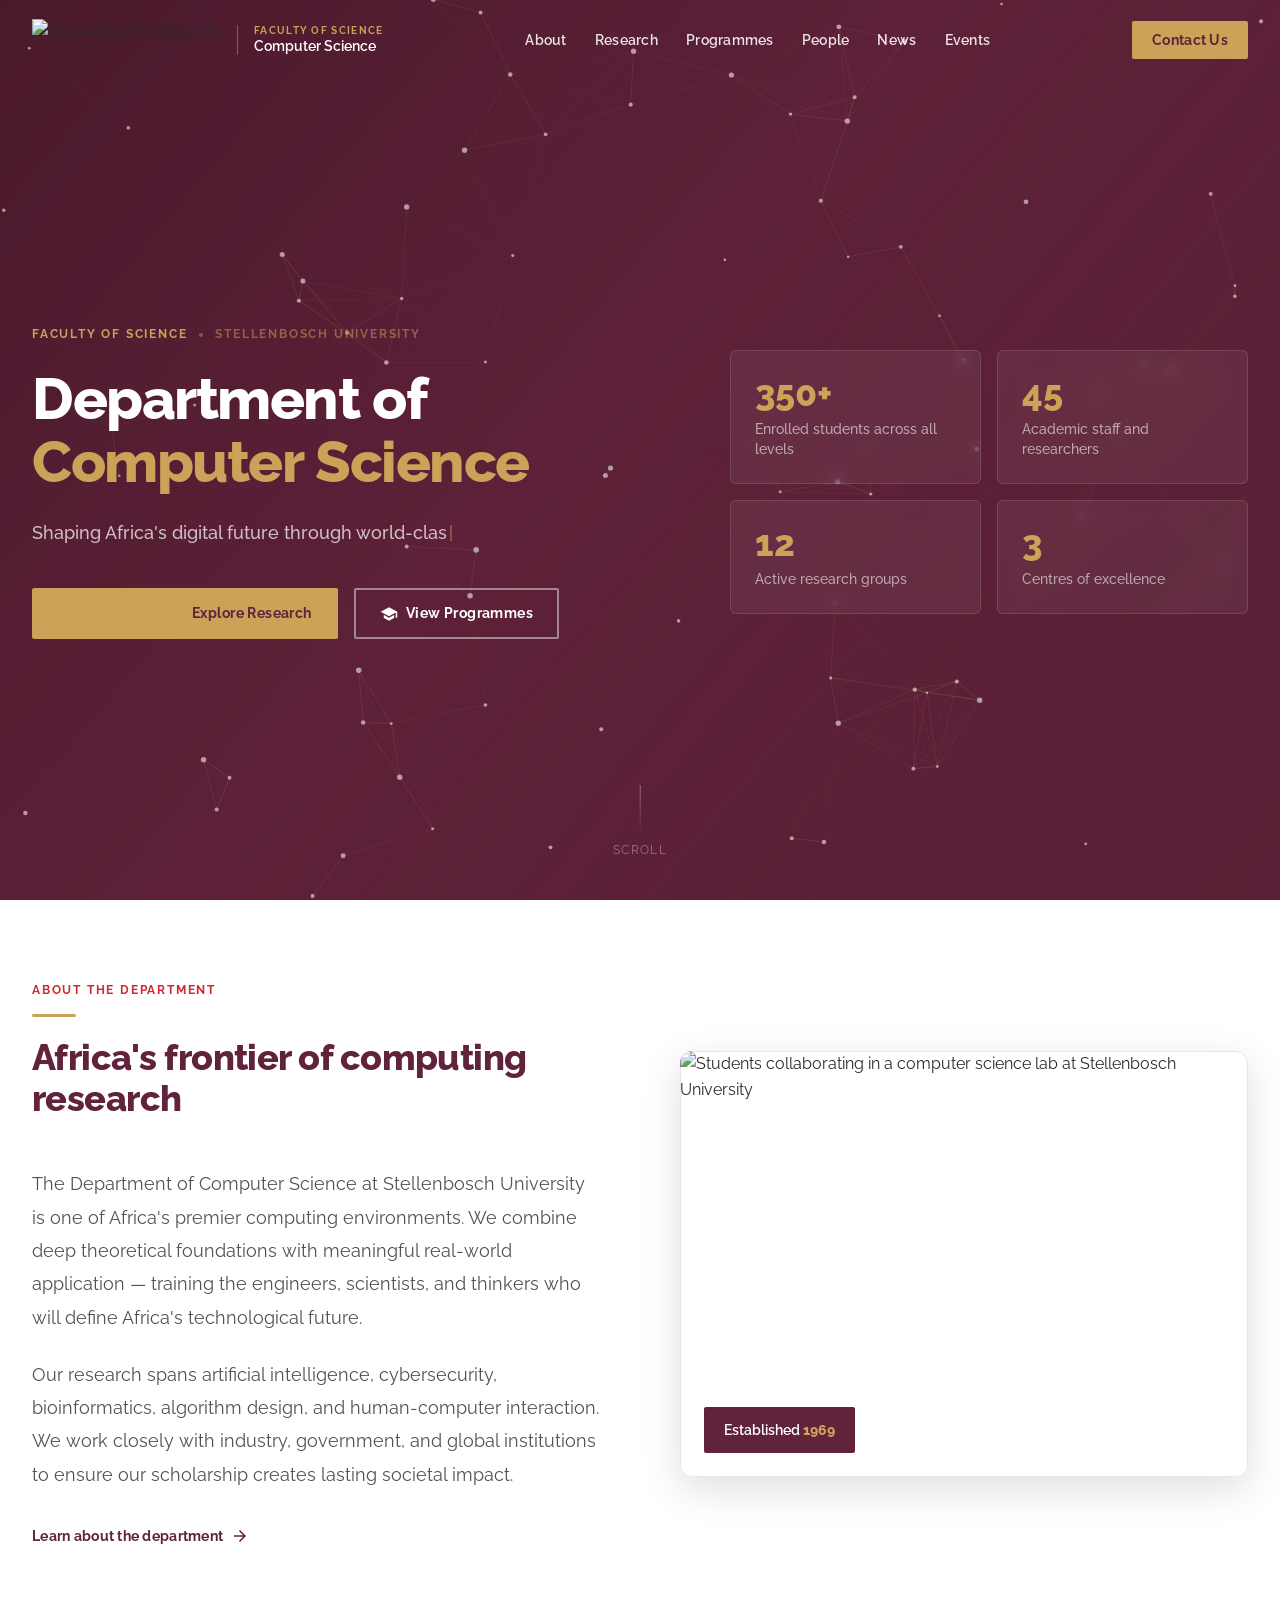
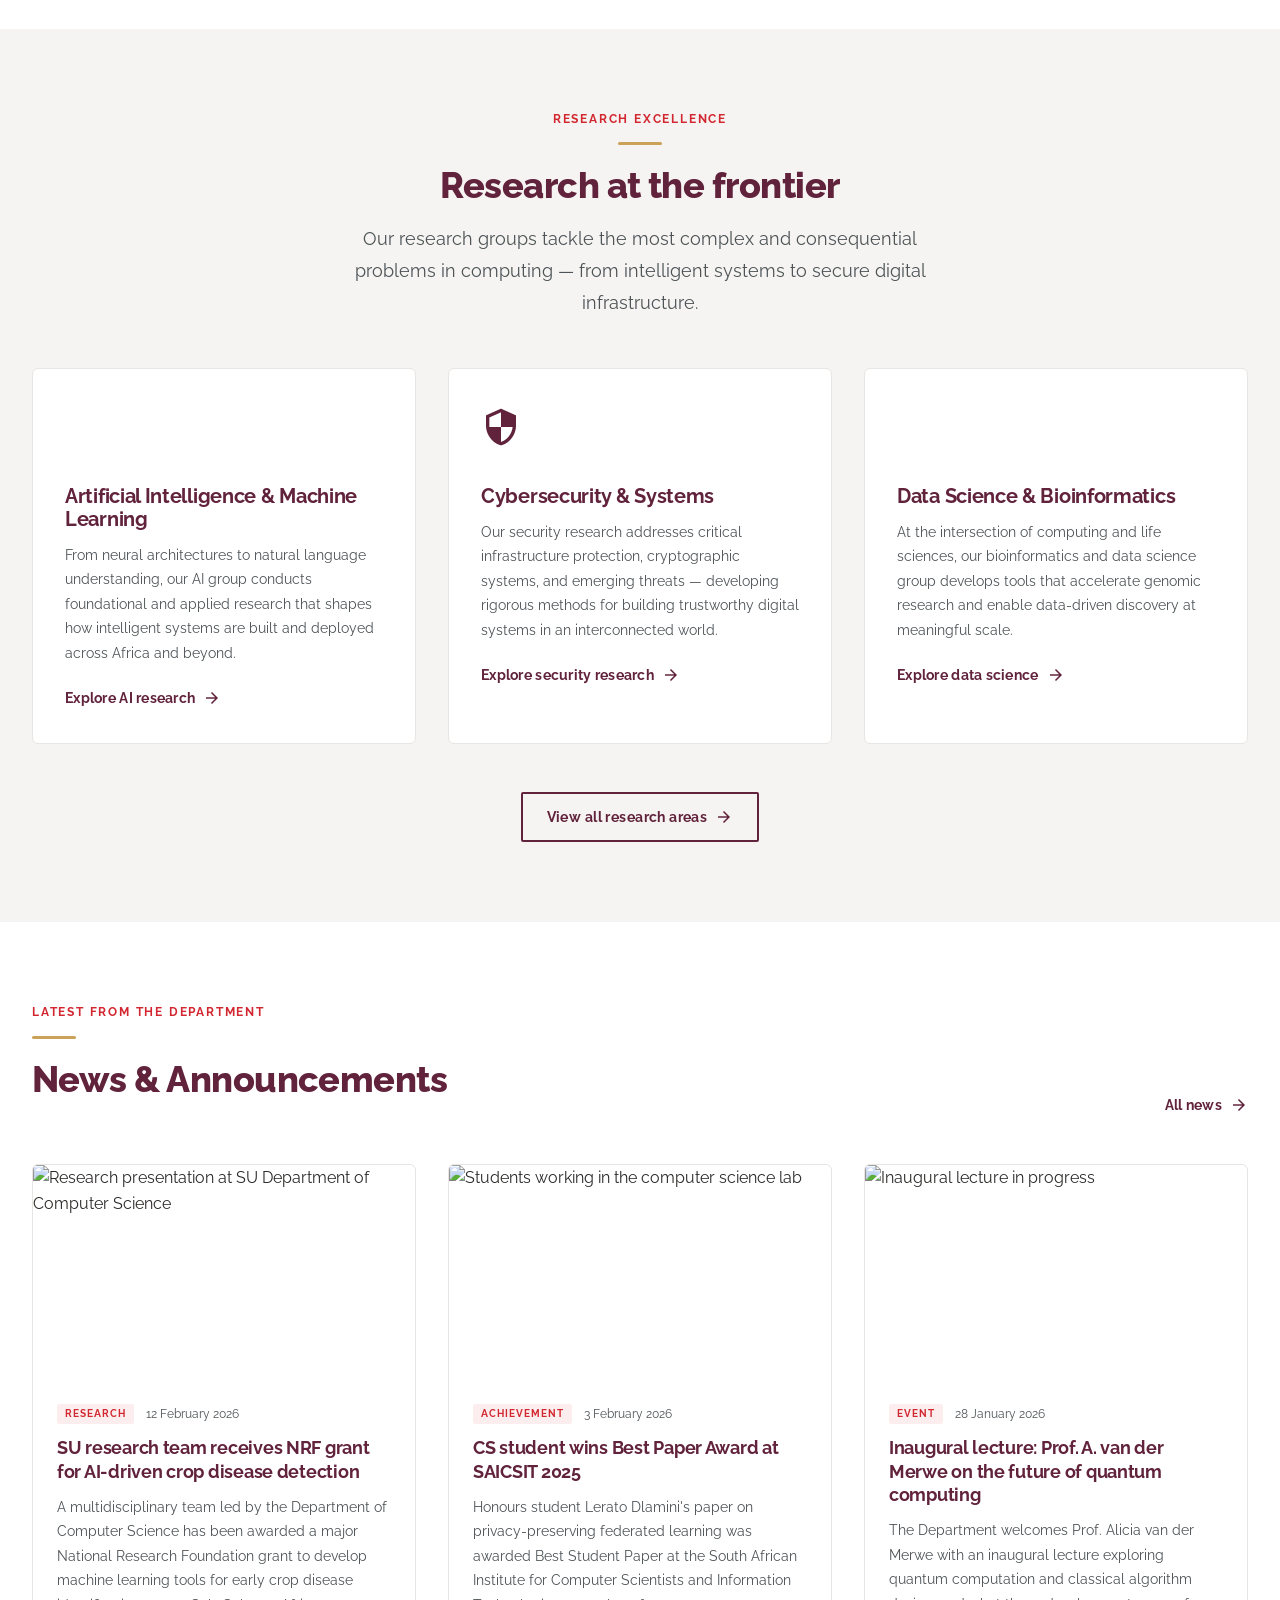
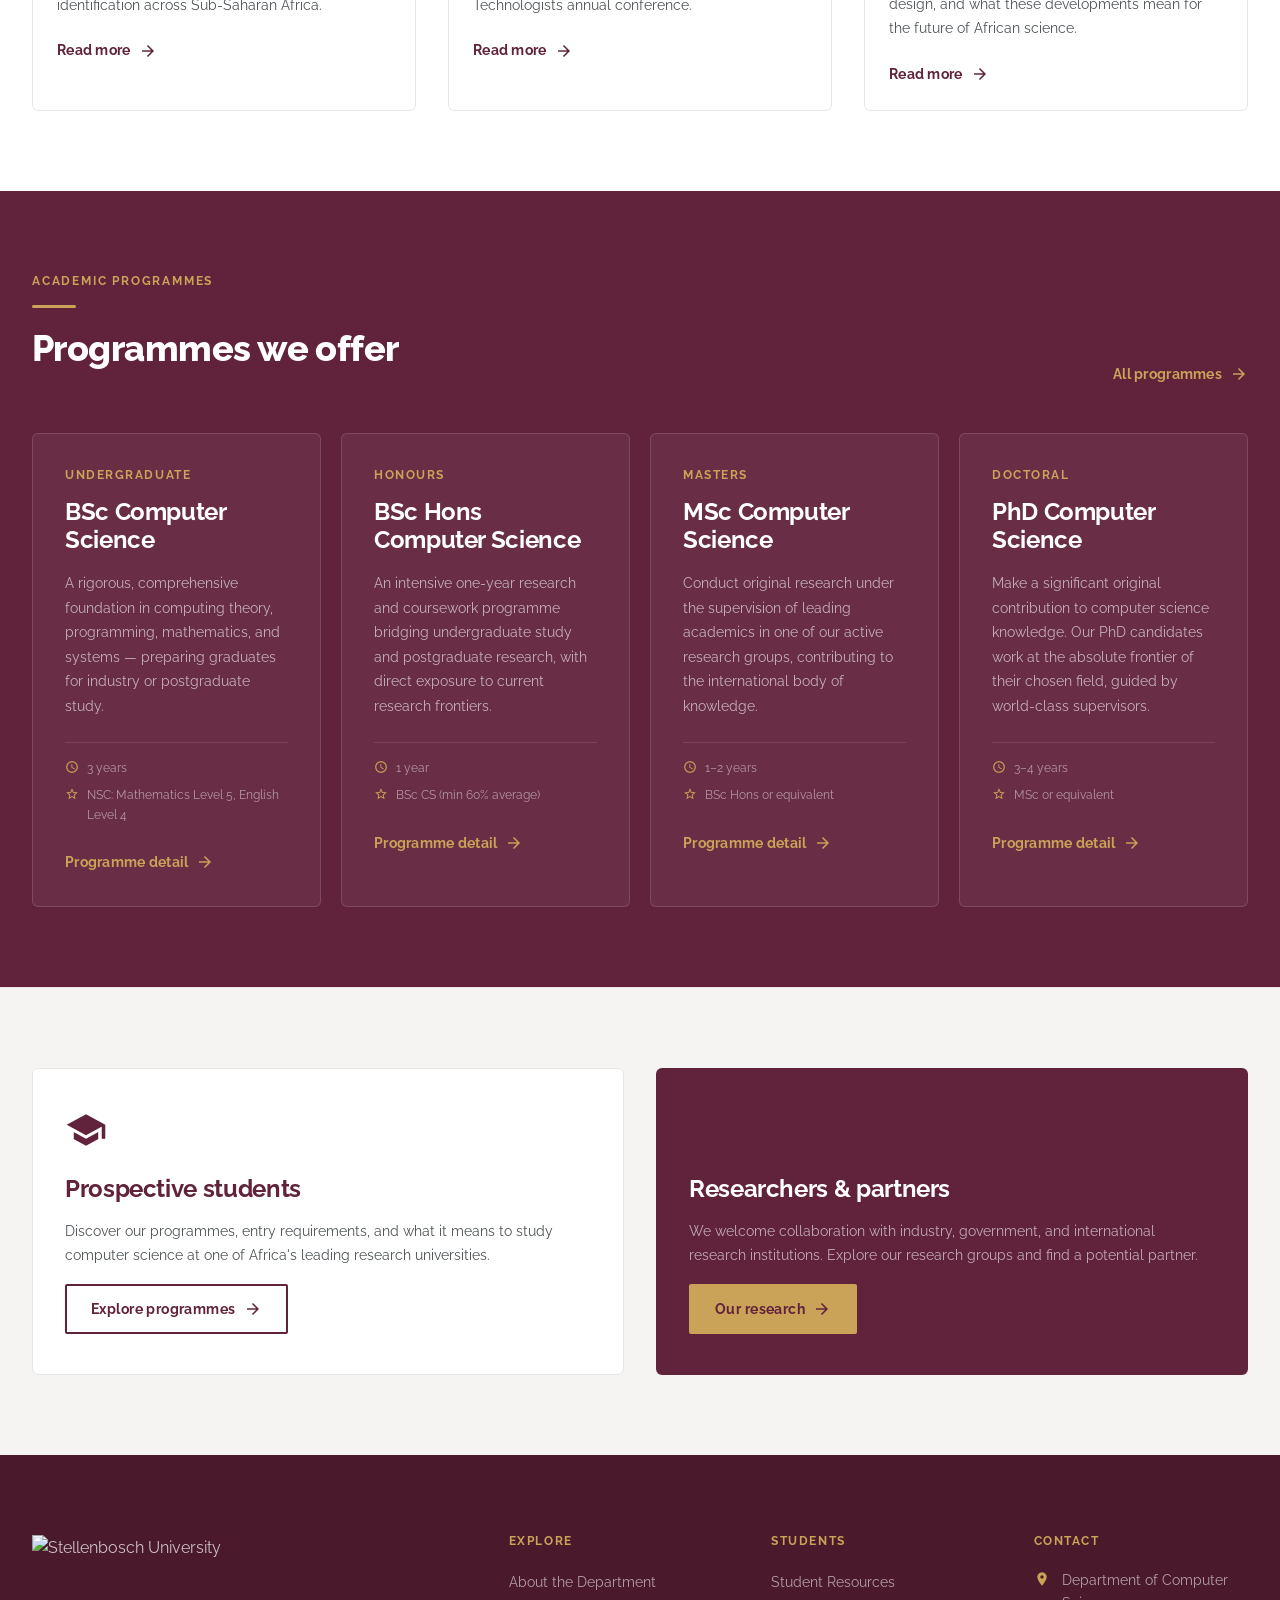
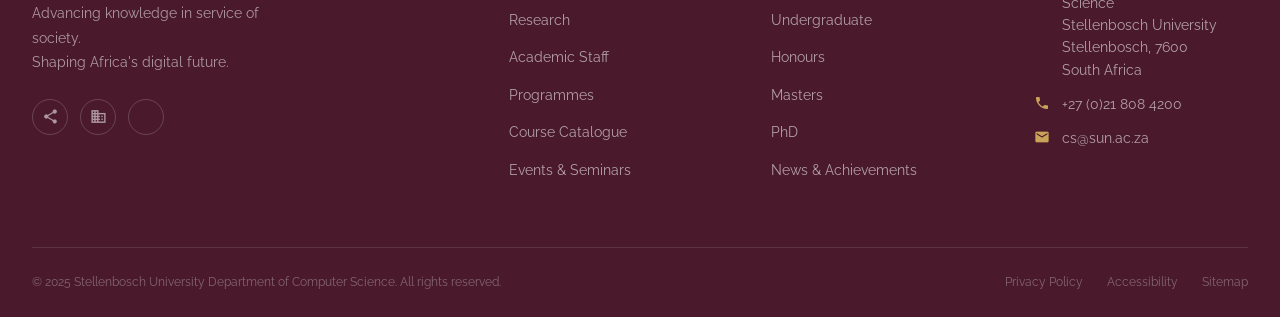
==== commit 76d01c90: "added content to about and programmes" ====
--- a/index.html
+++ b/index.html
@@ -39,6 +39,9 @@
       <!-- Maroon colour overlay -->
       <div class="hero__overlay" aria-hidden="true"></div>
 
+      <!-- Particle network canvas -->
+      <canvas id="hero-canvas" class="hero__canvas" aria-hidden="true"></canvas>
+
       <!-- Forward Together pattern texture -->
       <div class="hero__pattern" aria-hidden="true"></div>
 
@@ -65,7 +68,7 @@
             <span>Computer Science</span>
           </h1>
 
-          <p class="hero__tagline">
+          <p class="hero__tagline" data-typewriter data-typewriter-delay="1100" data-typewriter-speed="22">
             Shaping Africa's digital future through world-class research, rigorous academic programmes, and a deep commitment to knowledge that serves society.
           </p>
 
--- a/css/main.css
+++ b/css/main.css
@@ -153,6 +153,22 @@
 .section--lg { padding: var(--sp-32) 0; }
 .section--sm { padding: var(--sp-12) 0; }
 
+/* ----------------------------------------------------------
+   Typewriter cursor
+   ---------------------------------------------------------- */
+.typewriter--typing::after {
+  content: '|';
+  color: var(--gold);
+  font-weight: 300;
+  margin-left: 2px;
+  animation: tw-blink 0.65s step-end infinite;
+}
+
+@keyframes tw-blink {
+  0%, 100% { opacity: 1; }
+  50%       { opacity: 0; }
+}
+
 /* Accessibility */
 .sr-only {
   position: absolute;
--- a/css/home.css
+++ b/css/home.css
@@ -28,6 +28,16 @@
 }
 
 .hero__bg.is-loaded { transform: scale(1); }
+
+/* Particle canvas — above overlay, below content */
+.hero__canvas {
+  position: absolute;
+  inset: 0;
+  width: 100%;
+  height: 100%;
+  z-index: 1;
+  pointer-events: none;
+}
 
 /* Maroon colour overlay */
 .hero__overlay {
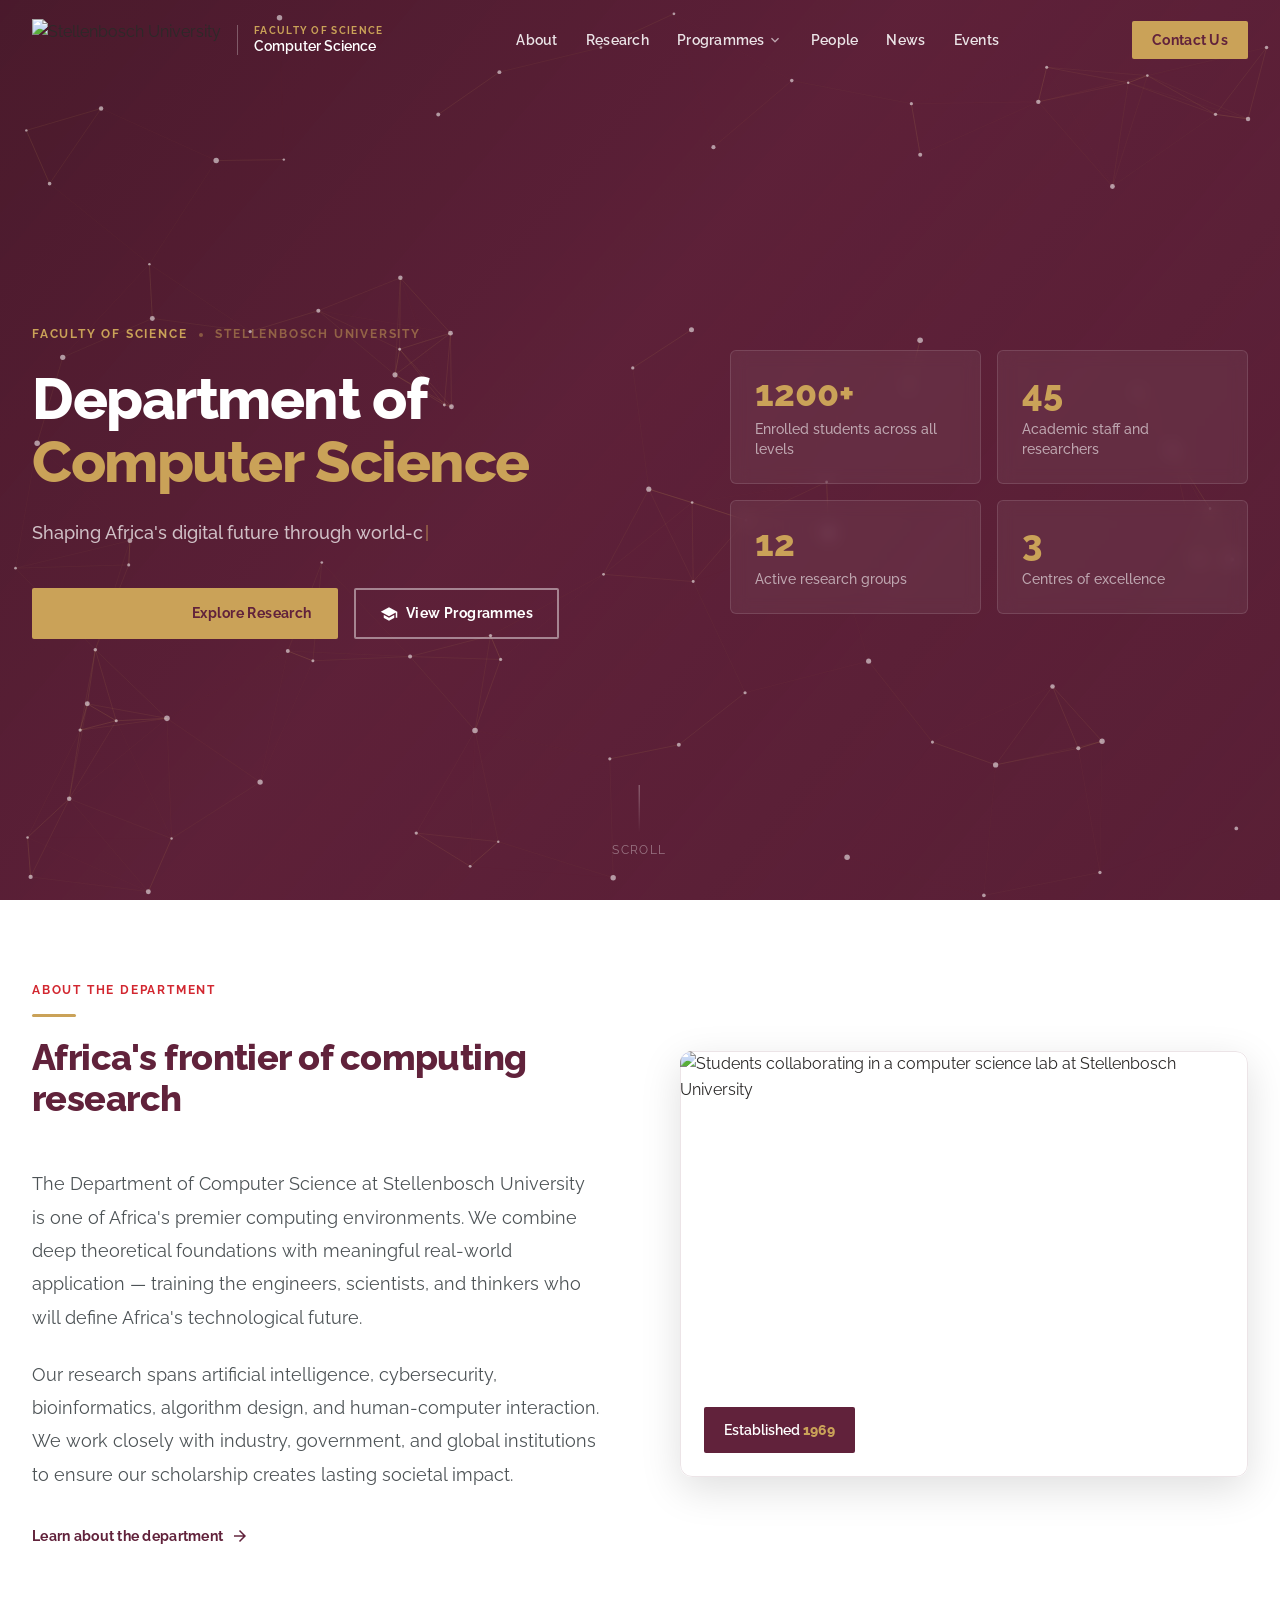
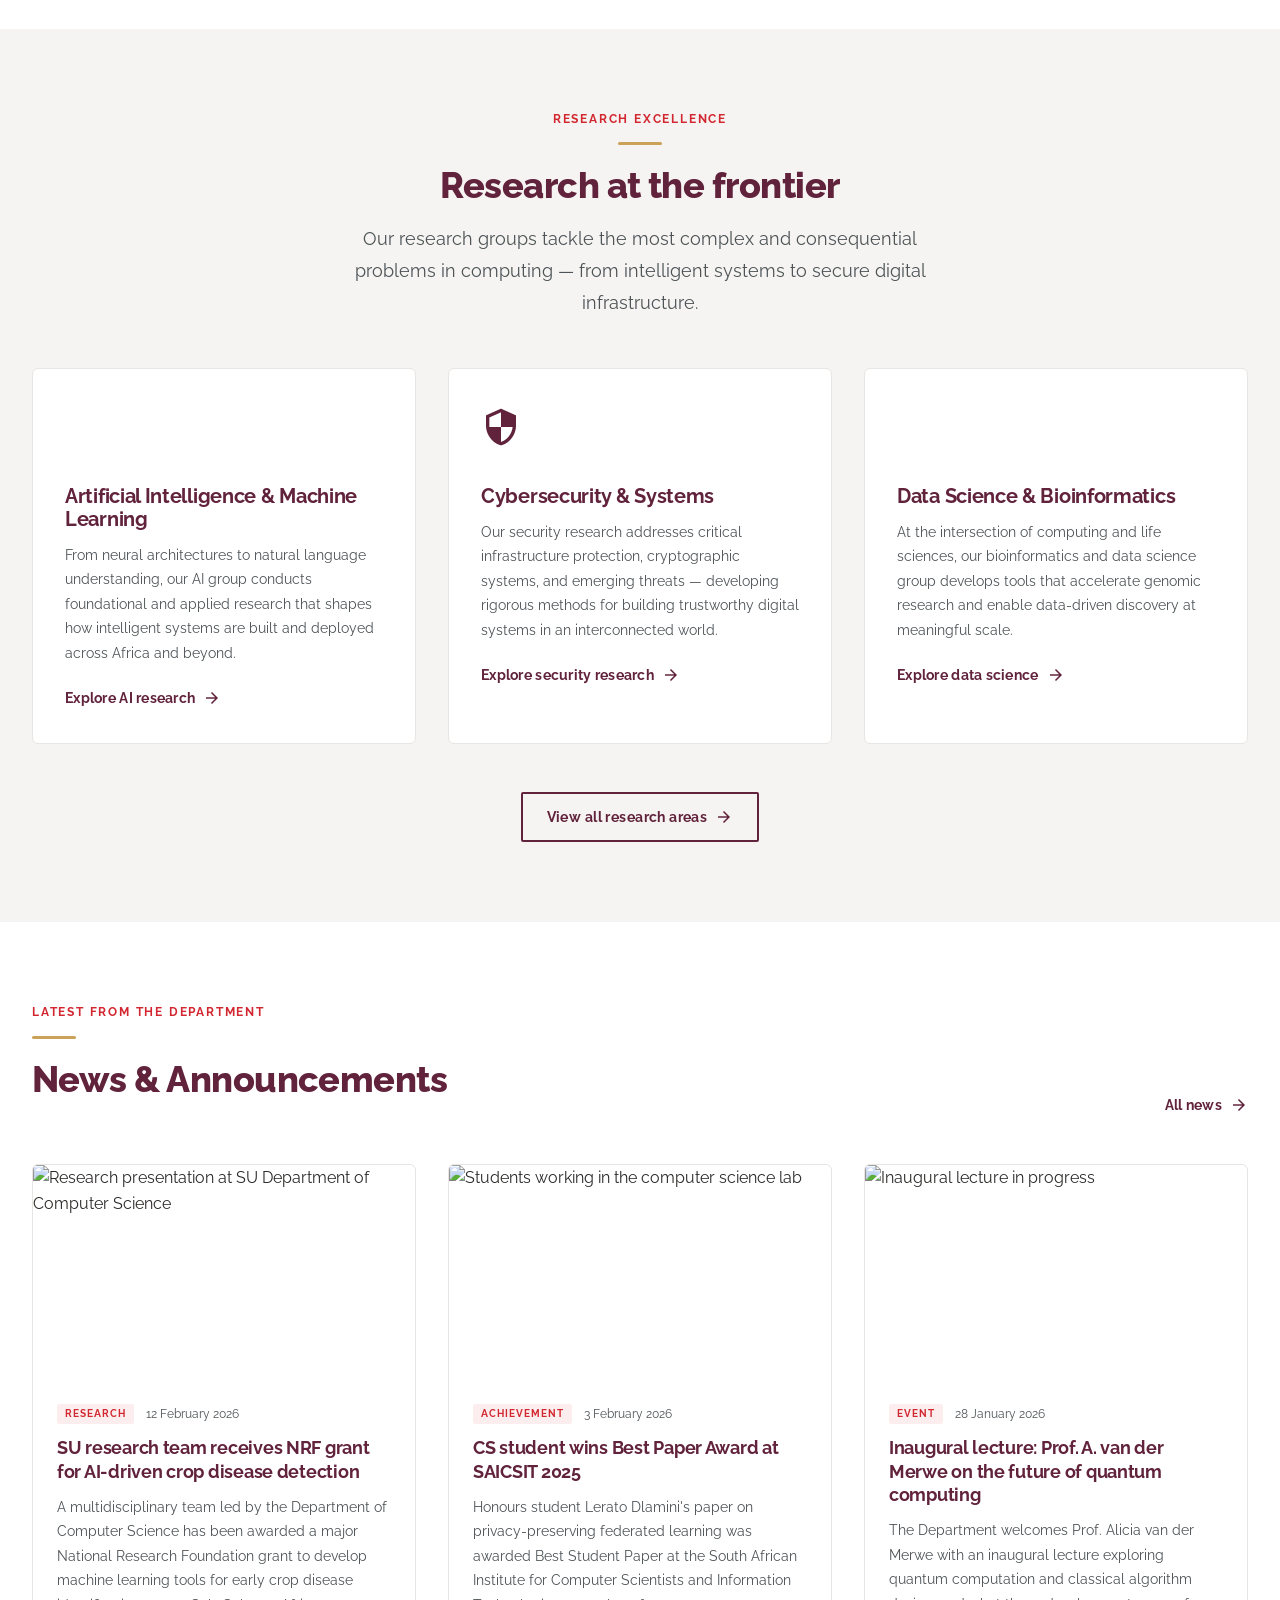
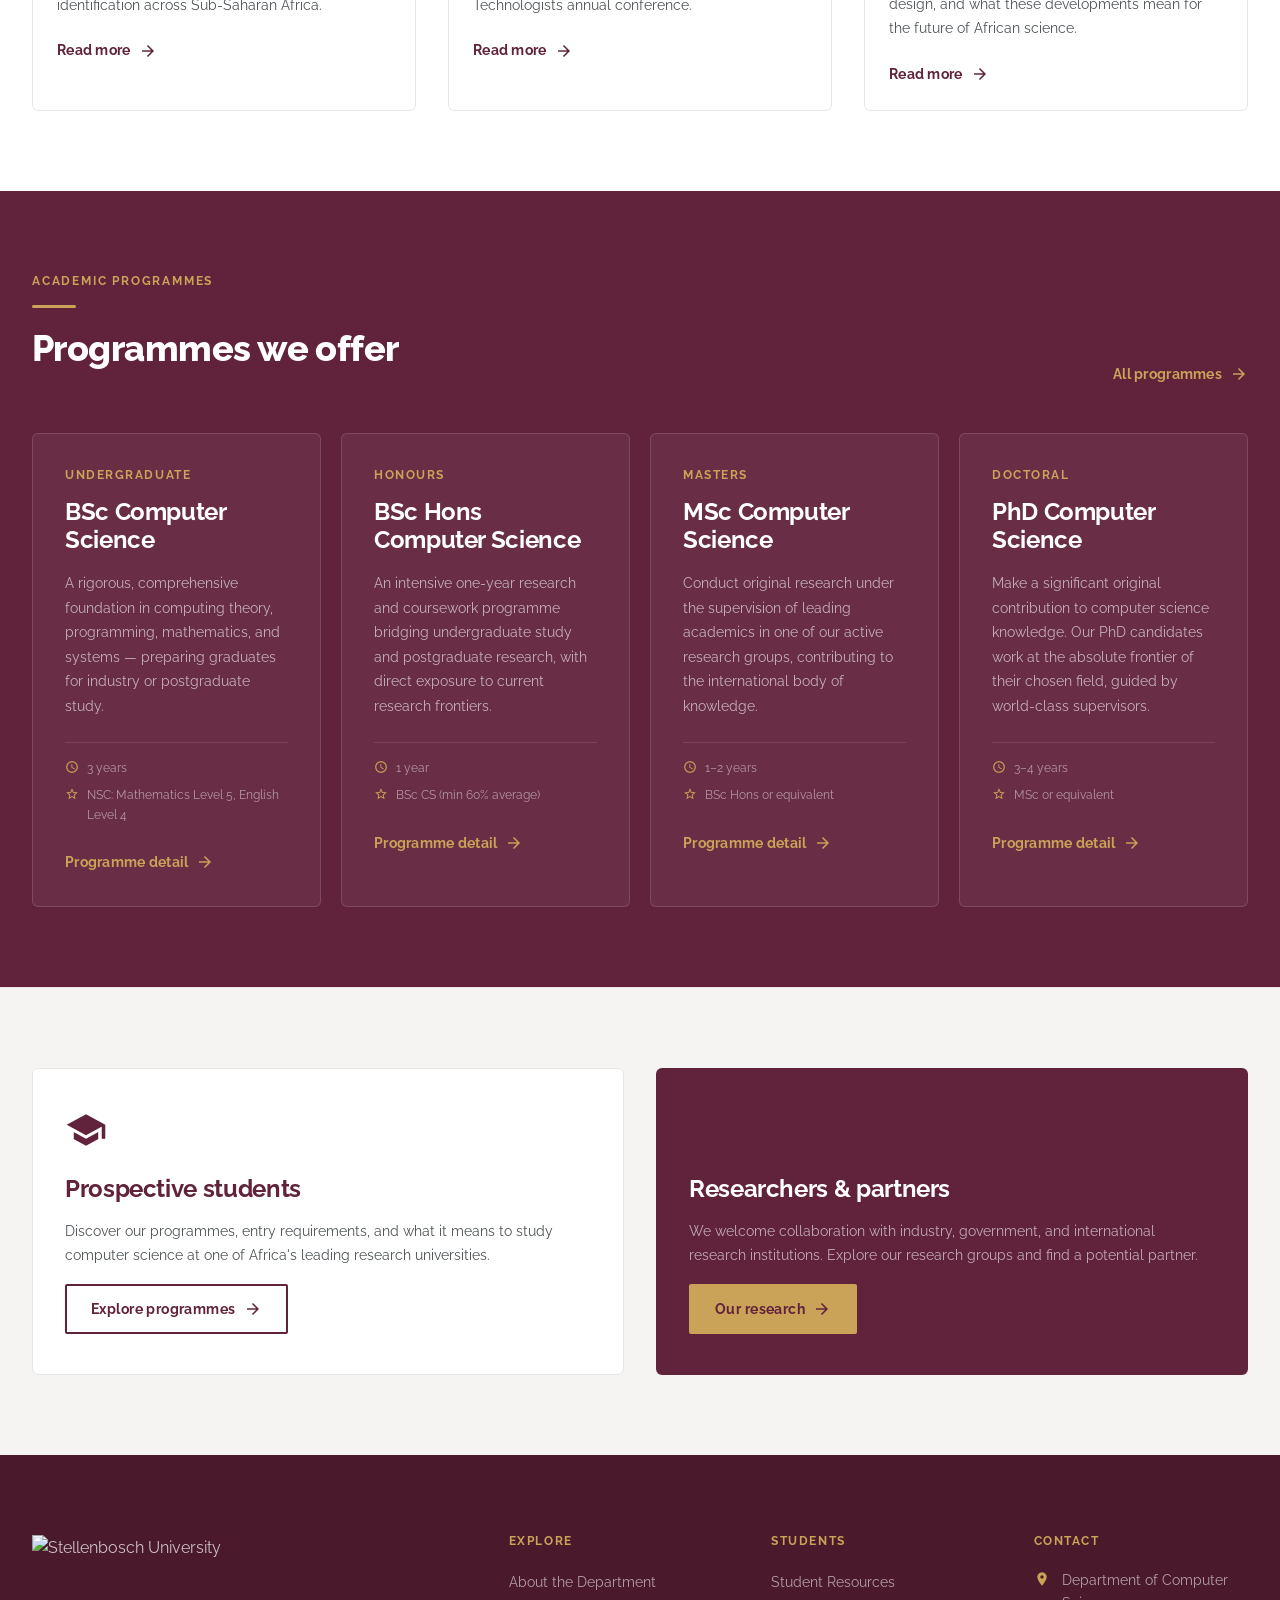
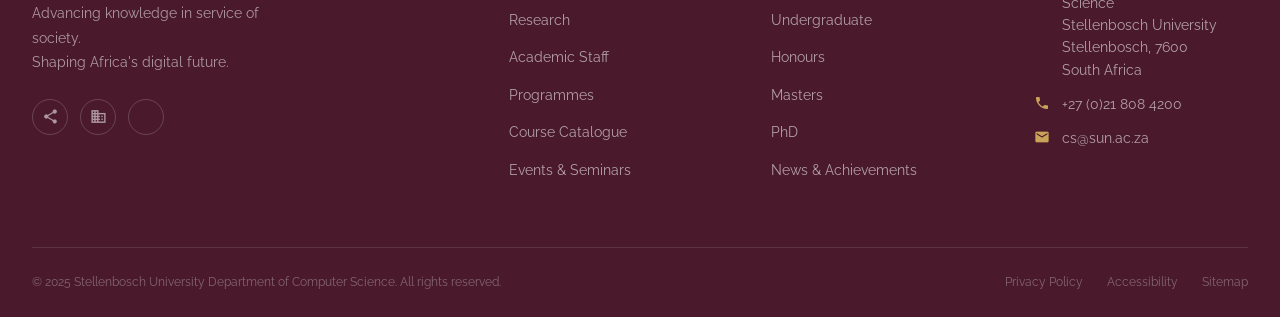
==== commit 16dd6826: "content and navbar" ====
--- a/index.html
+++ b/index.html
@@ -87,7 +87,7 @@
         <!-- Right column: department statistics -->
         <div class="hero__stats" role="region" aria-label="Department statistics">
           <div class="hero__stat">
-            <div class="hero__stat-number" data-target="350" data-suffix="+">350+</div>
+            <div class="hero__stat-number" data-target="1200" data-suffix="+">1,200+</div>
             <div class="hero__stat-label">Enrolled students across all levels</div>
           </div>
           <div class="hero__stat">
--- a/css/components.css
+++ b/css/components.css
@@ -106,6 +106,107 @@
 .navbar--solid .navbar__link:hover {
   color: var(--maroon);
   background-color: var(--light-grey);
+}
+
+/* Dropdown wrapper */
+.navbar__dropdown-wrap {
+  position: relative;
+}
+
+.navbar__dropdown-toggle {
+  display: flex;
+  align-items: center;
+  gap: 2px;
+}
+
+.navbar__dropdown-chevron {
+  font-size: 16px;
+  transition: transform var(--t-fast);
+  opacity: 0.7;
+}
+
+.navbar__dropdown-wrap:hover .navbar__dropdown-chevron,
+.navbar__dropdown-wrap:focus-within .navbar__dropdown-chevron {
+  transform: rotate(180deg);
+  opacity: 1;
+}
+
+.navbar__dropdown {
+  position: absolute;
+  top: 100%;
+  left: 50%;
+  transform: translateX(-50%);
+  padding-top: 6px; /* transparent bridge — no hover dead zone */
+  min-width: 170px;
+  display: none;
+  flex-direction: column;
+  z-index: 200;
+}
+
+.navbar__dropdown-inner {
+  background: var(--white);
+  border: 1px solid var(--mid-grey);
+  border-radius: var(--radius-md);
+  box-shadow: var(--shadow-lg);
+  overflow: hidden;
+  display: flex;
+  flex-direction: column;
+}
+
+.navbar__dropdown-wrap:hover .navbar__dropdown,
+.navbar__dropdown-wrap:focus-within .navbar__dropdown {
+  display: flex;
+}
+
+.navbar__dropdown-item {
+  display: flex;
+  align-items: center;
+  gap: var(--sp-3);
+  padding: var(--sp-3) var(--sp-4);
+  font-size: var(--text-sm);
+  font-weight: var(--w-semibold);
+  color: var(--steel-grey);
+  transition: background var(--t-fast), color var(--t-fast);
+  border-bottom: 1px solid var(--mid-grey);
+}
+
+.navbar__dropdown-item:last-child {
+  border-bottom: none;
+}
+
+.navbar__dropdown-divider {
+  height: 1px;
+  background: var(--mid-grey);
+  margin: var(--sp-1) 0;
+}
+
+.navbar__dropdown-item .material-icons {
+  font-size: 17px;
+  color: var(--maroon);
+  flex-shrink: 0;
+  transition: color var(--t-fast);
+}
+
+.navbar__dropdown-item:hover {
+  background: var(--maroon);
+  color: var(--gold);
+}
+
+.navbar__dropdown-item:hover .material-icons {
+  color: var(--gold);
+}
+
+/* Mobile sub-link (indented under Programmes) */
+.navbar__mobile-link--sub {
+  padding-left: var(--sp-8);
+  font-size: var(--text-sm);
+  color: rgba(255,255,255,0.6);
+  border-bottom-style: dashed;
+}
+
+.navbar__mobile-link--sub::before {
+  content: '↳ ';
+  opacity: 0.5;
 }
 
 /* Nav CTA button */
@@ -274,6 +375,17 @@
   transform: translateY(-2px);
 }
 
+.btn--outline-white {
+  background-color: transparent;
+  color: var(--white);
+  border-color: var(--white);
+}
+.btn--outline-white:hover {
+  background-color: var(--white);
+  color: var(--maroon);
+  transform: translateY(-2px);
+}
+
 .btn--outline-maroon {
   background-color: transparent;
   color: var(--maroon);
@@ -585,6 +697,126 @@
   .footer__bottom-links    { flex-wrap: wrap; gap: var(--sp-4); }
 }
 
+/* Gold button variant */
+.btn--gold {
+  background-color: var(--gold);
+  color: var(--maroon);
+  border-color: var(--gold);
+}
+.btn--gold:hover {
+  background-color: var(--gold-light);
+  transform: translateY(-2px);
+  box-shadow: 0 4px 14px rgba(202,162,88,0.4);
+}
+
+/* ----------------------------------------------------------
+   FILTER CHIPS (shared: staff, news, events, research)
+   ---------------------------------------------------------- */
+.filter-chip {
+  display: inline-flex;
+  align-items: center;
+  padding: var(--sp-2) var(--sp-4);
+  border: 1.5px solid var(--border-grey);
+  border-radius: 999px;
+  background: transparent;
+  font-family: var(--font);
+  font-size: var(--text-xs);
+  font-weight: var(--w-semibold);
+  letter-spacing: 0.03em;
+  color: var(--steel-grey);
+  cursor: pointer;
+  transition: border-color var(--t-fast), background var(--t-fast), color var(--t-fast);
+  white-space: nowrap;
+}
+
+.filter-chip:hover {
+  border-color: var(--maroon);
+  color: var(--maroon);
+  background: rgba(97, 34, 59, 0.04);
+}
+
+.filter-chip--active {
+  background: var(--maroon);
+  border-color: var(--maroon);
+  color: var(--white);
+}
+
+.filter-chip--active:hover {
+  background: var(--maroon-dark);
+  border-color: var(--maroon-dark);
+  color: var(--white);
+}
+
+/* ----------------------------------------------------------
+   PAGE HERO (shared across inner pages)
+   ---------------------------------------------------------- */
+.page-hero {
+  background-color: var(--maroon);
+  padding: calc(var(--nav-h) + var(--sp-16)) 0 var(--sp-16);
+  position: relative;
+  overflow: hidden;
+}
+
+.page-hero__pattern {
+  position: absolute;
+  inset: 0;
+  background-image: url('../assets/Forward_together_pattern/RGB/SVG/Pattern_large_RGB-01.svg');
+  background-size: 480px;
+  opacity: 0.04;
+  pointer-events: none;
+}
+
+.page-hero__s-graphic {
+  position: absolute;
+  right: -2%;
+  bottom: -15%;
+  width: 40%;
+  max-width: 520px;
+  opacity: 0.06;
+  pointer-events: none;
+}
+
+.page-hero__breadcrumb {
+  display: flex;
+  align-items: center;
+  gap: var(--sp-2);
+  font-size: var(--text-xs);
+  color: rgba(255,255,255,0.5);
+  margin-bottom: var(--sp-5);
+  font-weight: var(--w-medium);
+  letter-spacing: 0.04em;
+}
+
+.page-hero__breadcrumb a       { color: rgba(255,255,255,0.5); transition: color var(--t-fast); }
+.page-hero__breadcrumb a:hover { color: var(--gold); }
+.page-hero__breadcrumb .sep    { font-size: 10px; opacity: 0.4; }
+
+.page-hero__label {
+  font-size: var(--text-xs);
+  font-weight: var(--w-bold);
+  letter-spacing: 0.15em;
+  text-transform: uppercase;
+  color: var(--gold);
+  margin-bottom: var(--sp-3);
+}
+
+.page-hero__title {
+  font-size: clamp(2rem, 3.5vw, 3rem);
+  font-weight: var(--w-extrabold);
+  color: var(--white);
+  line-height: 1.1;
+  letter-spacing: -0.02em;
+  margin-bottom: var(--sp-5);
+}
+
+.page-hero__subtitle {
+  font-size: var(--text-lg);
+  color: rgba(255,255,255,0.68);
+  max-width: 58ch;
+  line-height: 1.75;
+  font-weight: var(--w-regular);
+}
+
 /* ----------------------------------------------------------
    REVEAL (scroll animation)
    ---------------------------------------------------------- */
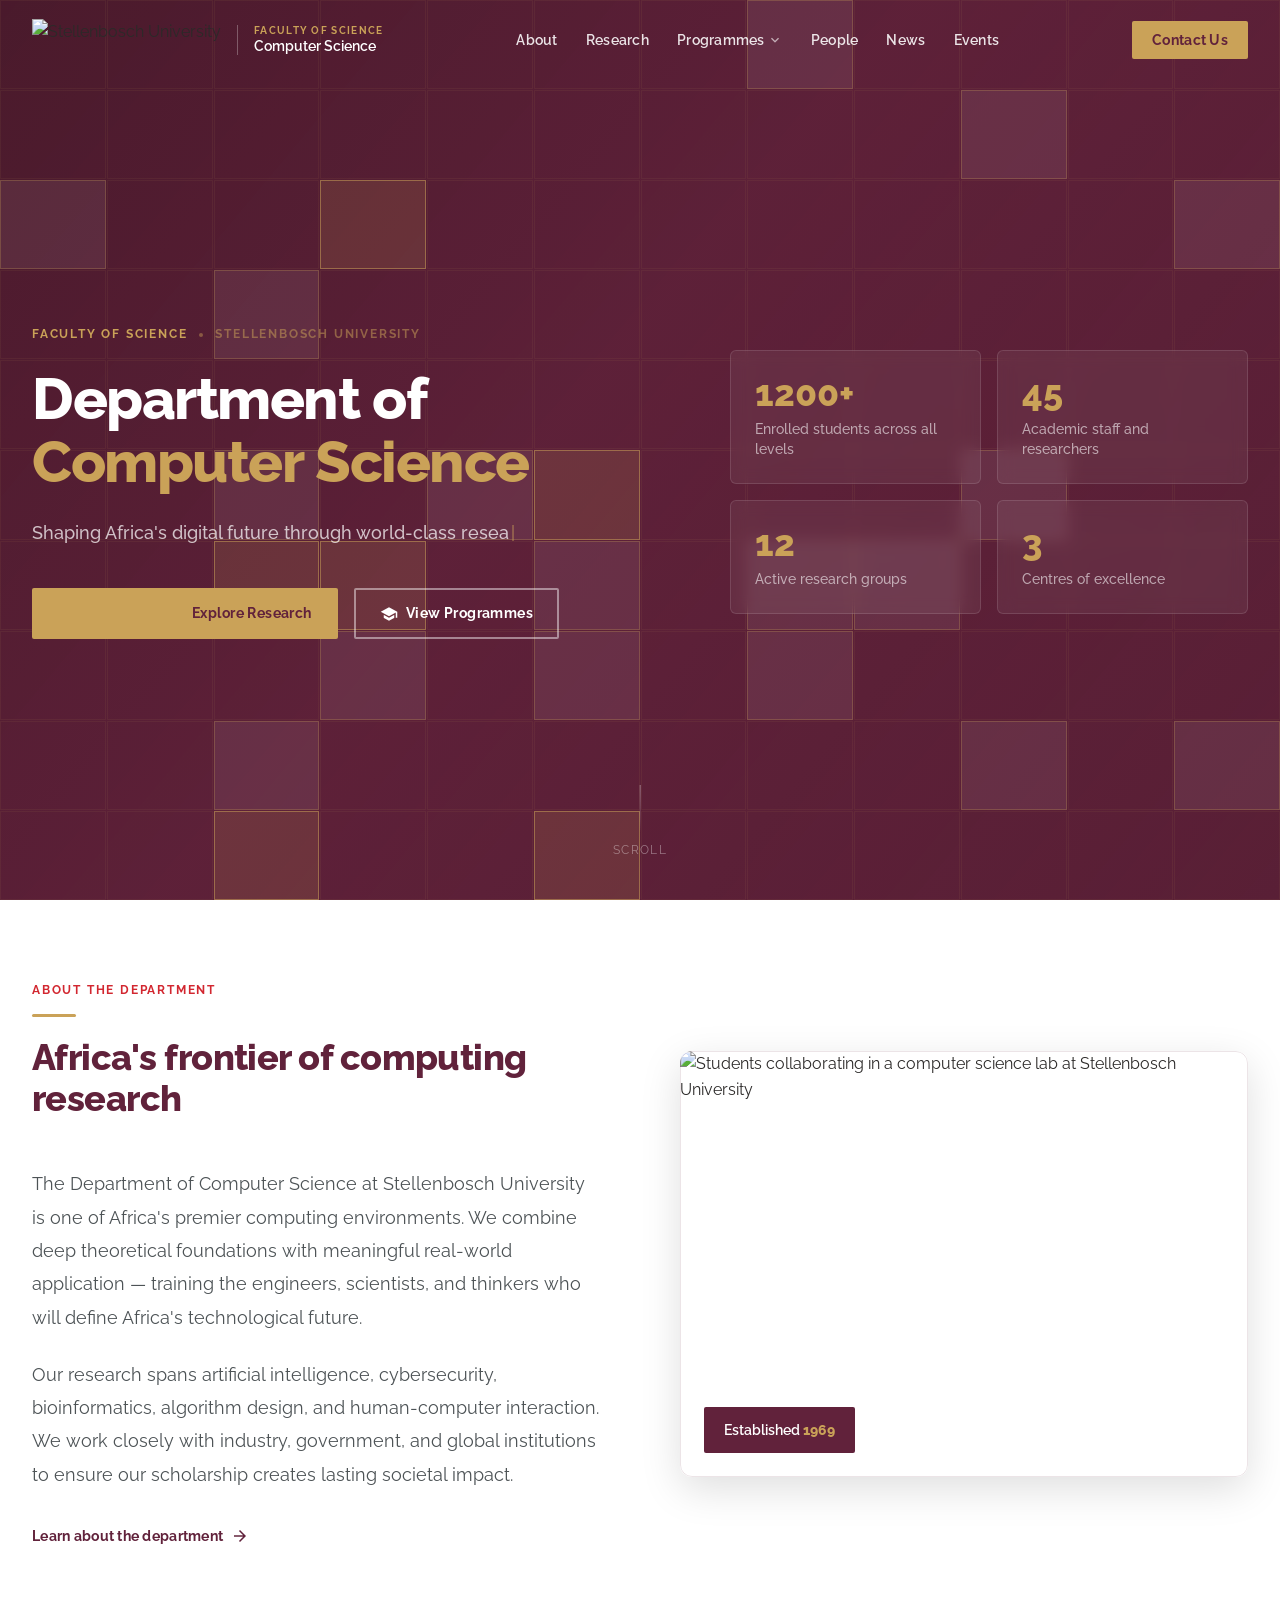
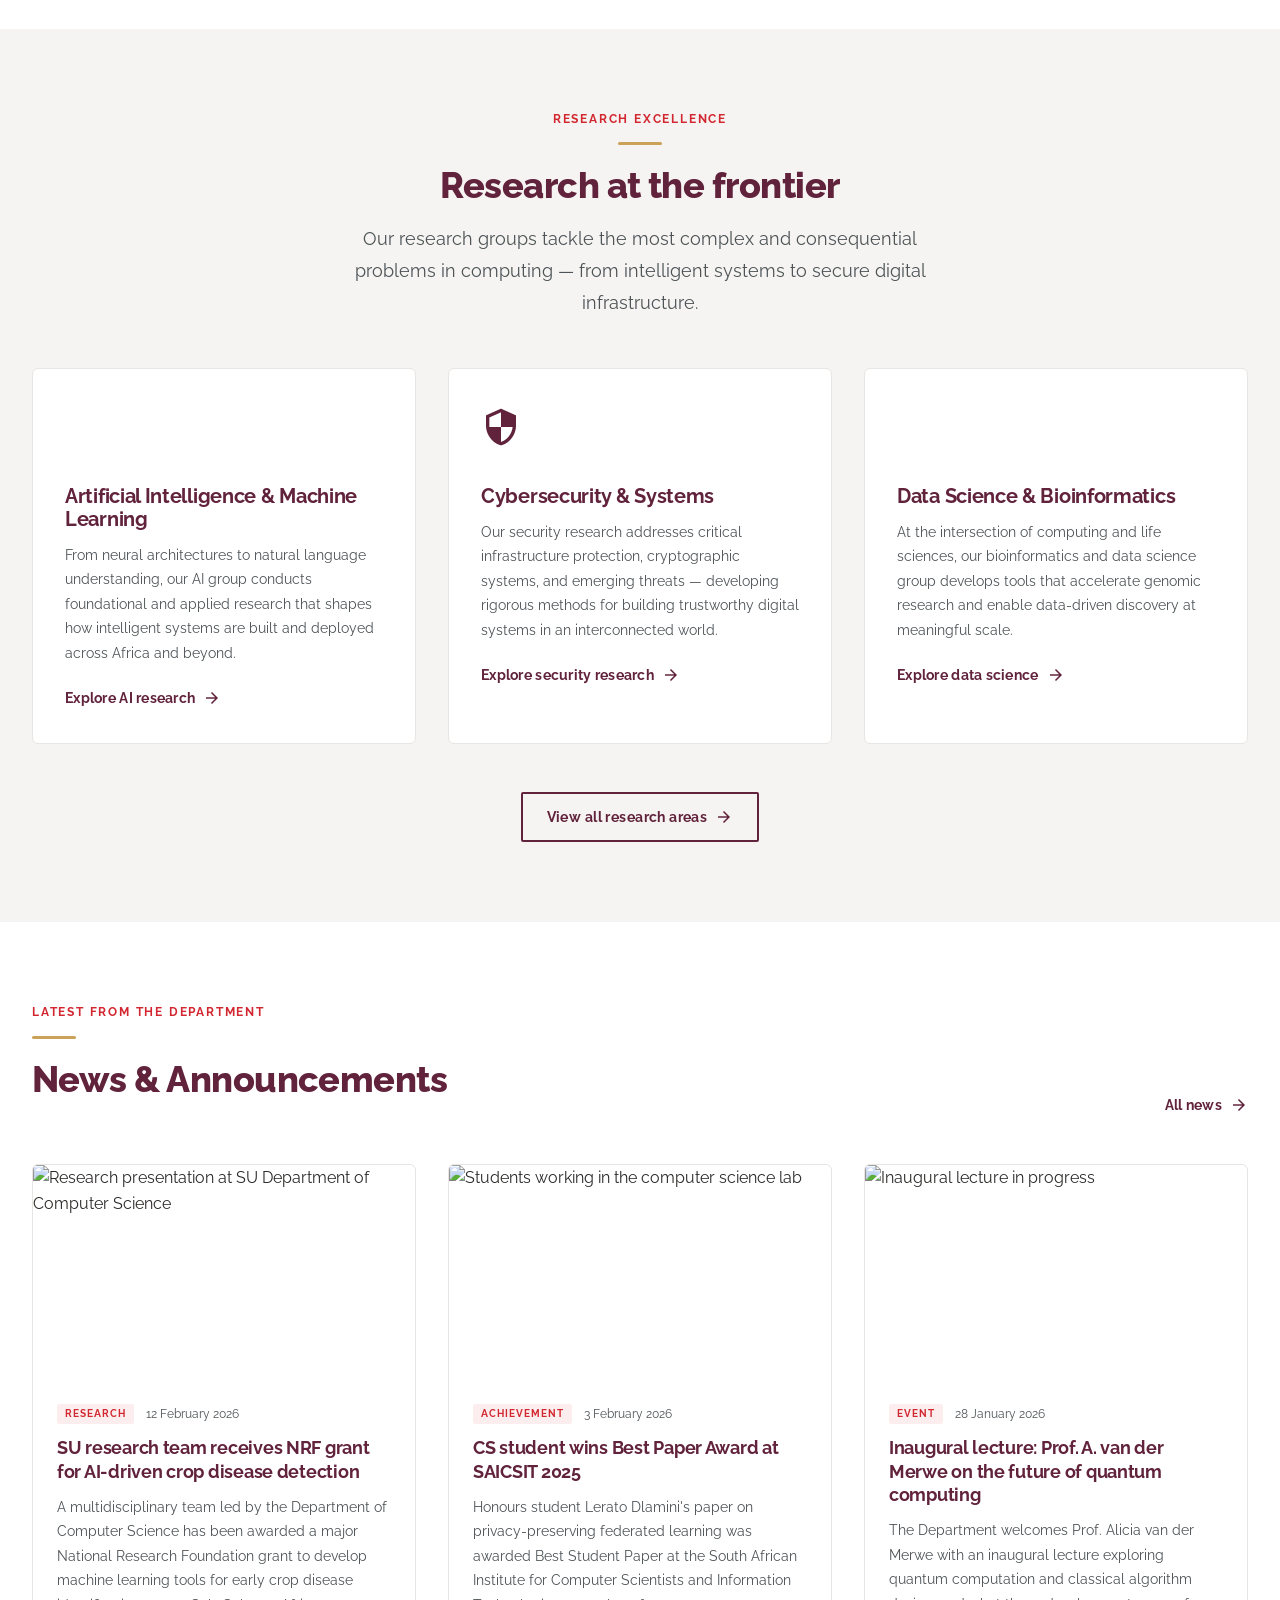
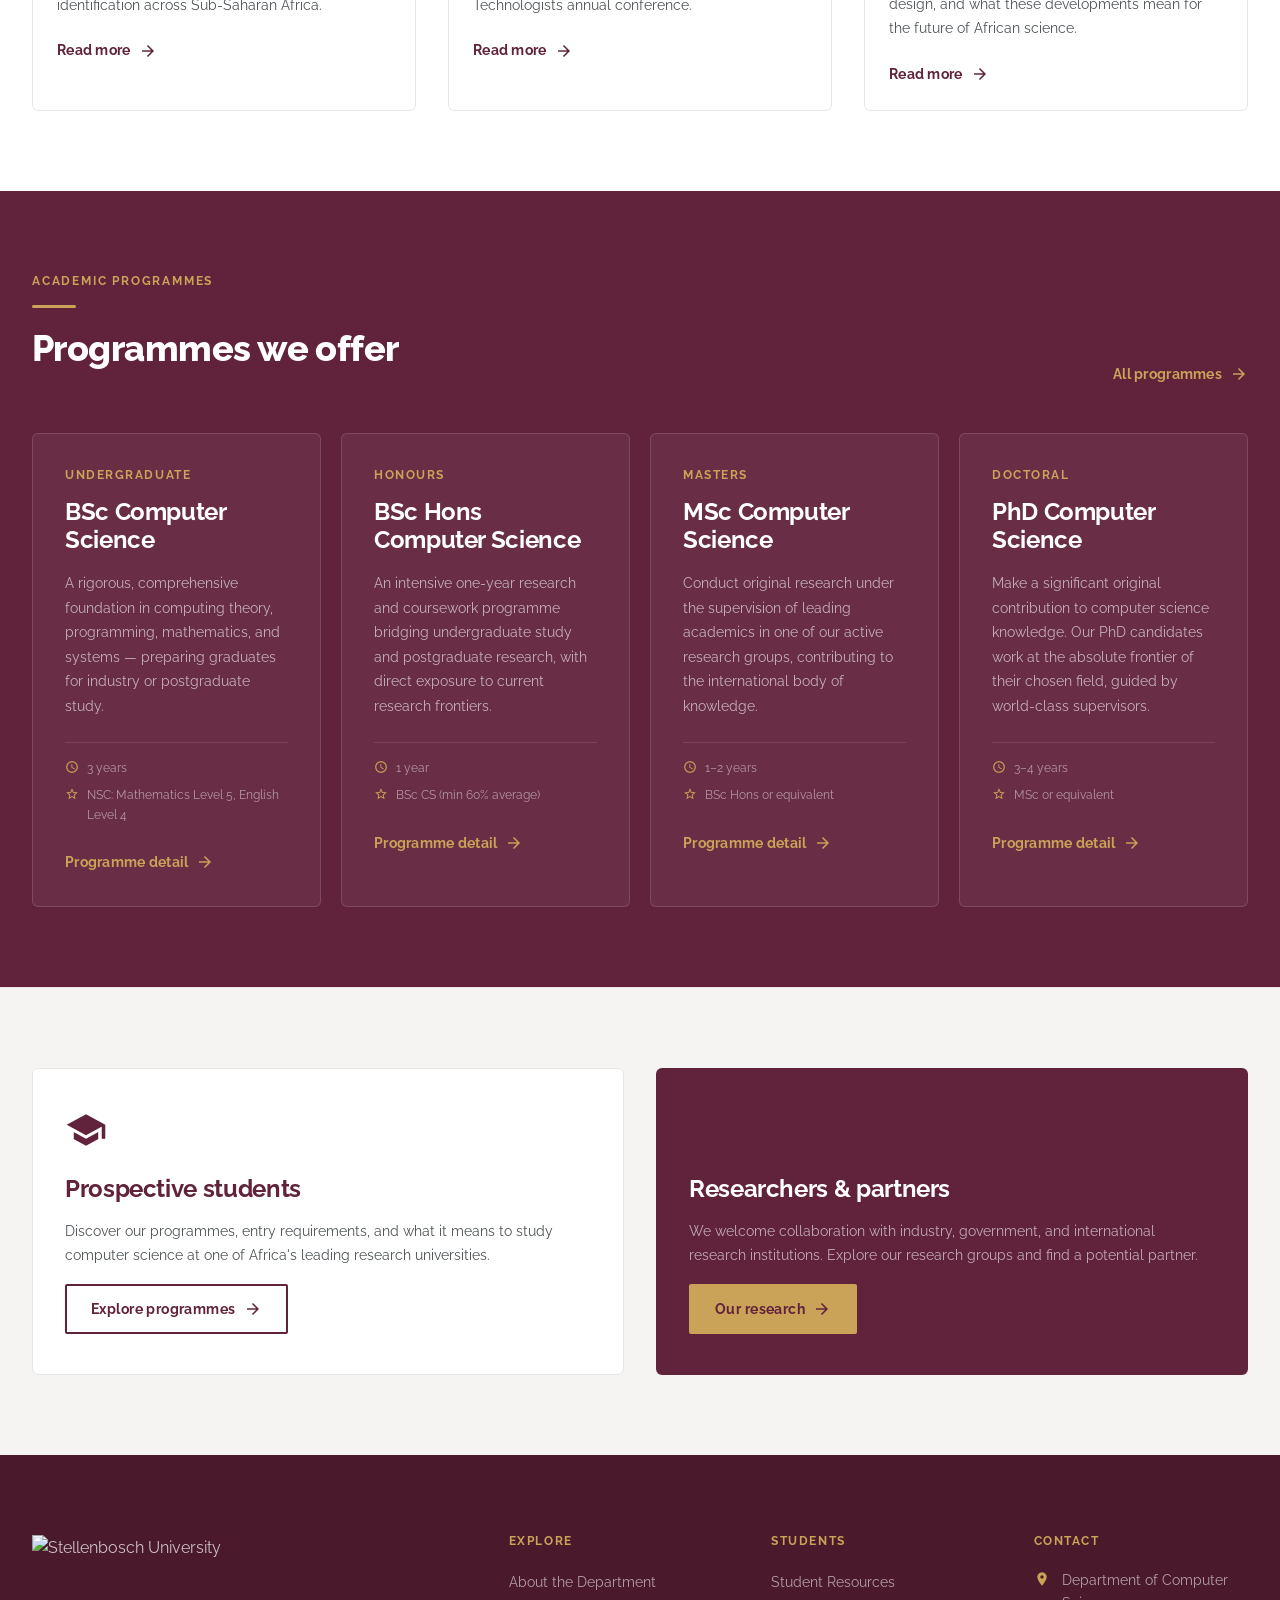
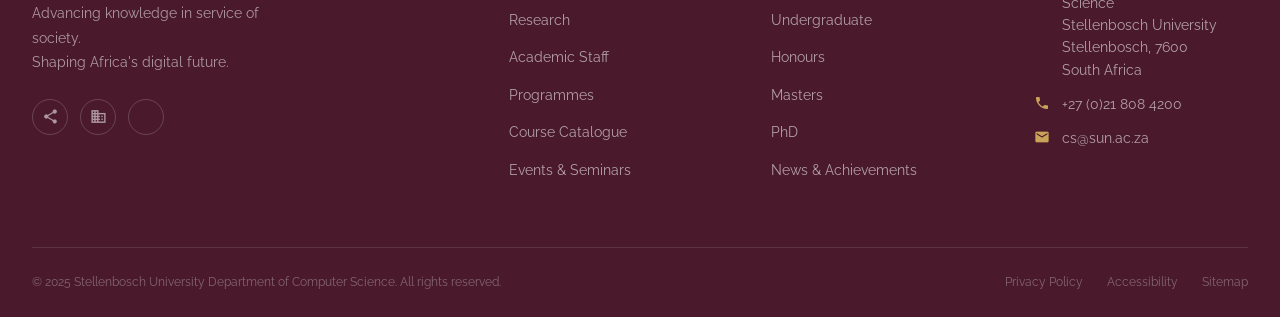
==== commit f1ab9eda: "modifications" ====
--- a/index.html
+++ b/index.html
@@ -9,6 +9,7 @@
   <title>Department of Computer Science | Stellenbosch University</title>
 
   <!-- Google Fonts: Raleway (SU Raleway equivalent) -->
+  <link rel="icon" type="image/png" href="assets/SU_logo_and_slogan/SU_logo_and_slogan/SU_primary%20logo/RGB/Gold%20and%20maroon%20RGB/Png/SU_vertical_caa258.png">
   <link rel="preconnect" href="https://fonts.googleapis.com">
   <link rel="preconnect" href="https://fonts.gstatic.com" crossorigin>
   <link href="https://fonts.googleapis.com/css2?family=Raleway:ital,wght@0,300;0,400;0,500;0,600;0,700;0,800;1,400&display=swap" rel="stylesheet">
@@ -39,8 +40,8 @@
       <!-- Maroon colour overlay -->
       <div class="hero__overlay" aria-hidden="true"></div>
 
-      <!-- Particle network canvas -->
-      <canvas id="hero-canvas" class="hero__canvas" aria-hidden="true"></canvas>
+      <!-- Randomly lit grid animation -->
+      <div id="hero-grid" class="hero__grid" aria-hidden="true"></div>
 
       <!-- Forward Together pattern texture -->
       <div class="hero__pattern" aria-hidden="true"></div>
--- a/css/home.css
+++ b/css/home.css
@@ -30,13 +30,30 @@
 .hero__bg.is-loaded { transform: scale(1); }
 
 /* Particle canvas — above overlay, below content */
-.hero__canvas {
-  position: absolute;
-  inset: 0;
-  width: 100%;
-  height: 100%;
+.hero__grid {
+  position: absolute;
+  inset: 0;
+  display: grid;
+  grid-template-columns: repeat(12, 1fr);
+  grid-template-rows: repeat(10, 1fr);
+  gap: 1px;
   z-index: 1;
   pointer-events: none;
+}
+
+.hero__grid-cell {
+  border: 1px solid rgba(202, 162, 88, 0.07);
+  transition: background 0.7s ease, border-color 0.7s ease;
+}
+
+.hero__grid-cell.is-lit {
+  background: rgba(255, 255, 255, 0.07);
+  border-color: rgba(202, 162, 88, 0.28);
+}
+
+.hero__grid-cell.is-bright {
+  background: rgba(202, 162, 88, 0.15);
+  border-color: rgba(202, 162, 88, 0.52);
 }
 
 /* Maroon colour overlay */
